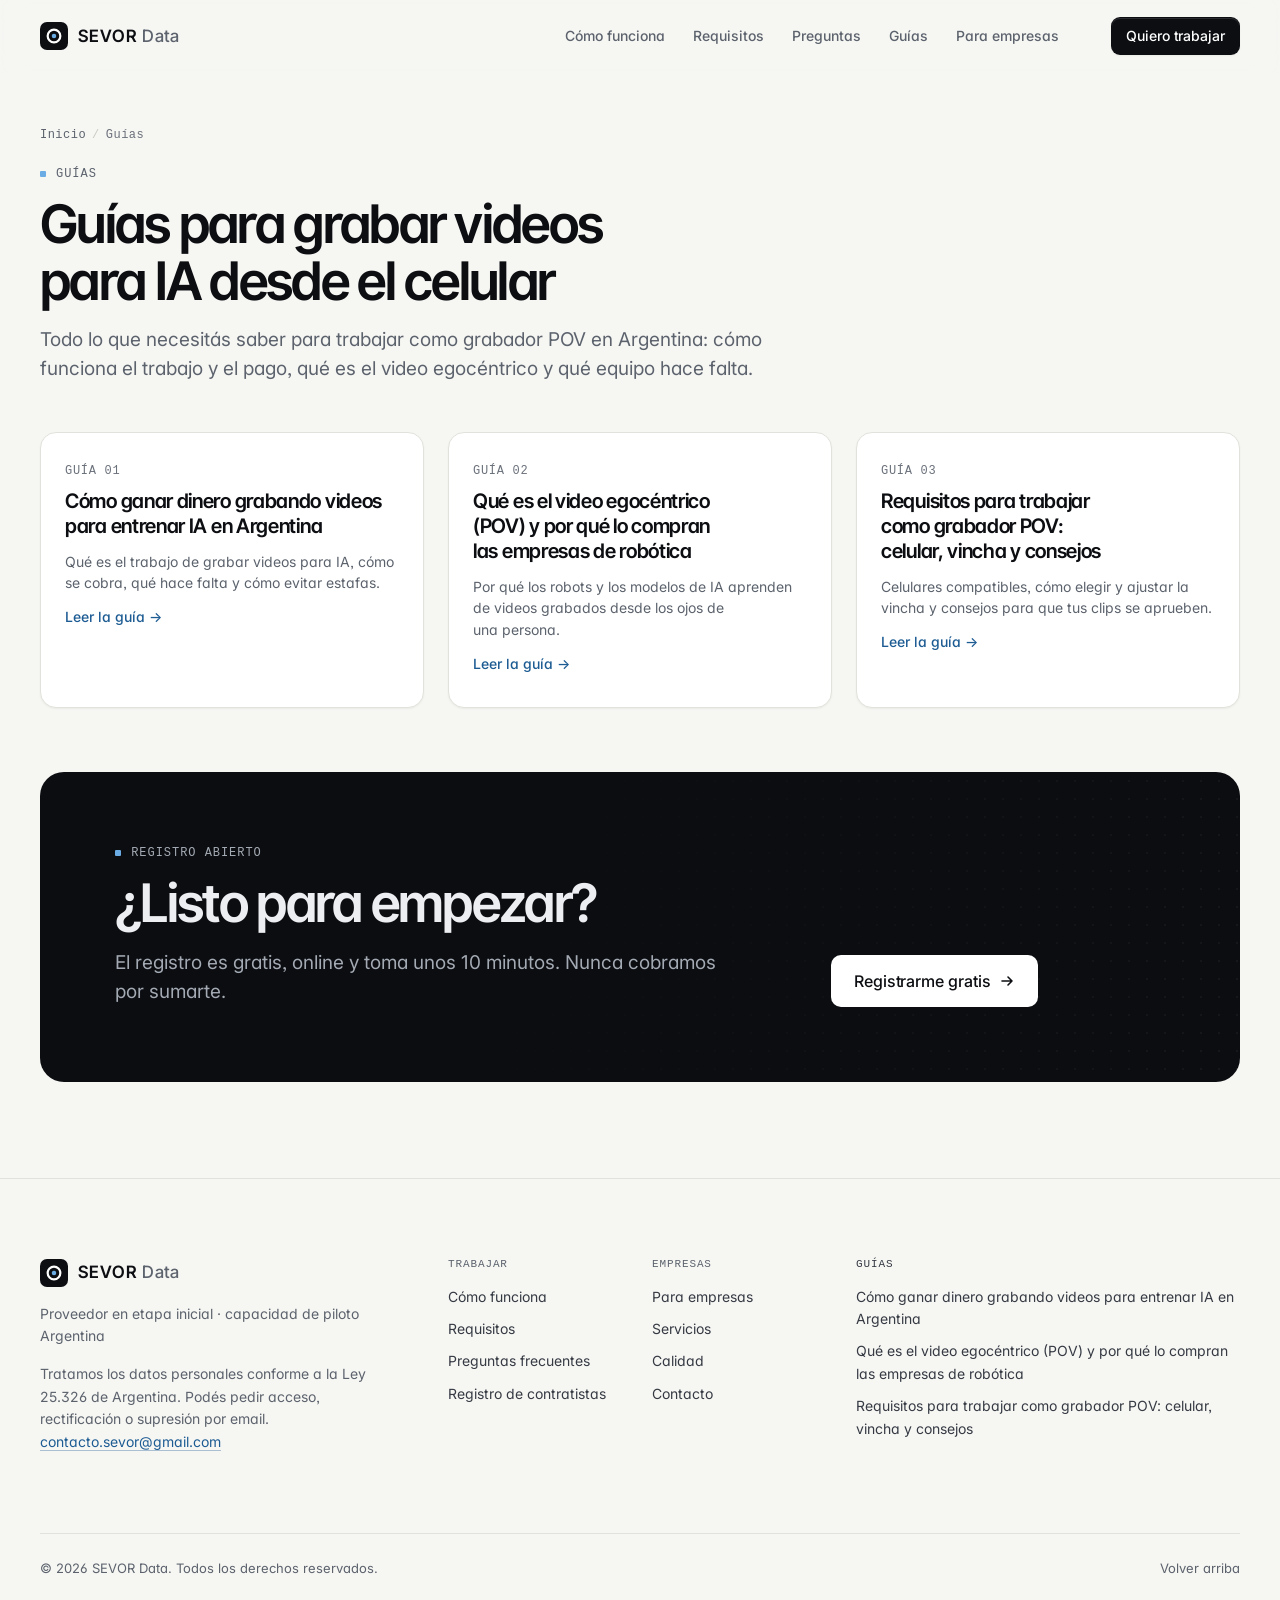
==== guias/index.html @ 69b5013c "SEO: worker-focused home (es-AR), Para empresas page, 3 guides under /guias/, FAQ + Organization JSO" ====
<!doctype html>
<html lang="es-AR">
<head>
  <meta charset="utf-8">
  <meta name="viewport" content="width=device-width, initial-scale=1, viewport-fit=cover">
  <title>Guías para grabar videos para IA desde el celular | SEVOR Data</title>
  <meta name="description" content="Guías en español para trabajar grabando video POV para inteligencia artificial en Argentina: cómo se gana, qué es el video egocéntrico y qué celular y vincha necesitás.">
  <meta name="robots" content="index, follow">
  <meta name="theme-color" content="#f6f6f3">
  <link rel="canonical" href="https://sevordata.dev.ar/guias/">
  <link rel="icon" href="/favicon.svg" type="image/svg+xml">
  <link rel="apple-touch-icon" href="/assets/img/apple-touch-icon.png">

  <meta property="og:type" content="website">
  <meta property="og:site_name" content="SEVOR Data">
  <meta property="og:locale" content="es_AR">
  <meta property="og:title" content="Guías para grabar videos para IA desde el celular | SEVOR Data">
  <meta property="og:description" content="Guías en español para trabajar grabando video POV para inteligencia artificial en Argentina: cómo se gana, qué es el video egocéntrico y qué celular y vincha necesitás.">
  <meta property="og:url" content="https://sevordata.dev.ar/guias/">
  <meta property="og:image" content="https://sevordata.dev.ar/assets/img/og-image.png">
  <meta property="og:image:width" content="1200">
  <meta property="og:image:height" content="630">
  <meta property="og:image:alt" content="SEVOR Data: video POV en primera persona para entrenar IA, desde Argentina">
  <meta name="twitter:card" content="summary_large_image">
  <meta name="twitter:title" content="Guías para grabar videos para IA desde el celular | SEVOR Data">
  <meta name="twitter:description" content="Guías en español para trabajar grabando video POV para inteligencia artificial en Argentina: cómo se gana, qué es el video egocéntrico y qué celular y vincha necesitás.">
  <meta name="twitter:image" content="https://sevordata.dev.ar/assets/img/og-image.png">

  <script>document.documentElement.classList.add("js");</script>
  <link rel="preconnect" href="https://fonts.googleapis.com">
  <link rel="preconnect" href="https://fonts.gstatic.com" crossorigin>
  <link rel="preload" as="style" href="https://fonts.googleapis.com/css2?family=Inter:wght@400;500;600&family=Inter+Tight:wght@500;600&family=Instrument+Serif:ital@0;1&display=swap" onload="this.onload=null;this.rel='stylesheet'">
  <noscript><link rel="stylesheet" href="https://fonts.googleapis.com/css2?family=Inter:wght@400;500;600&family=Inter+Tight:wght@500;600&family=Instrument+Serif:ital@0;1&display=swap"></noscript>
  <link rel="stylesheet" href="/assets/css/style.css">
  <script type="application/ld+json">
{
  "@context": "https://schema.org",
  "@graph": [
    {
      "@type": "Organization",
      "@id": "https://sevordata.dev.ar/#org",
      "name": "SEVOR Data",
      "url": "https://sevordata.dev.ar/",
      "logo": "https://sevordata.dev.ar/assets/img/logo-512.png",
      "email": "contacto.sevor@gmail.com",
      "description": "Equipo argentino que coordina contratistas independientes para grabar video egocéntrico (POV) de tareas del hogar y al aire libre, usado para entrenar modelos de inteligencia artificial y robótica.",
      "areaServed": {
        "@type": "Country",
        "name": "Argentina"
      },
      "knowsLanguage": [
        "es",
        "en",
        "pt"
      ],
      "contactPoint": {
        "@type": "ContactPoint",
        "contactType": "customer support",
        "email": "contacto.sevor@gmail.com",
        "availableLanguage": [
          "Spanish",
          "English",
          "Portuguese"
        ]
      }
    },
    {
      "@type": "WebSite",
      "@id": "https://sevordata.dev.ar/#website",
      "url": "https://sevordata.dev.ar/",
      "name": "SEVOR Data",
      "inLanguage": "es-AR",
      "publisher": {
        "@id": "https://sevordata.dev.ar/#org"
      }
    },
    {
      "@type": "CollectionPage",
      "@id": "https://sevordata.dev.ar/guias/#page",
      "url": "https://sevordata.dev.ar/guias/",
      "name": "Guías para grabar videos para IA",
      "inLanguage": "es-AR",
      "isPartOf": {
        "@id": "https://sevordata.dev.ar/#website"
      },
      "hasPart": [
        {
          "@type": "Article",
          "headline": "Cómo ganar dinero grabando videos para entrenar IA en Argentina",
          "url": "https://sevordata.dev.ar/guias/ganar-dinero-grabando-videos-para-ia.html"
        },
        {
          "@type": "Article",
          "headline": "Qué es el video egocéntrico (POV) y por qué lo compran las empresas de robótica",
          "url": "https://sevordata.dev.ar/guias/que-es-el-video-egocentrico-pov.html"
        },
        {
          "@type": "Article",
          "headline": "Requisitos para trabajar como grabador POV: celular, vincha y consejos",
          "url": "https://sevordata.dev.ar/guias/requisitos-grabador-pov-celular-vincha.html"
        }
      ]
    },
    {
      "@type": "BreadcrumbList",
      "itemListElement": [
        {
          "@type": "ListItem",
          "position": 1,
          "name": "Inicio",
          "item": "https://sevordata.dev.ar/"
        },
        {
          "@type": "ListItem",
          "position": 2,
          "name": "Guías",
          "item": "https://sevordata.dev.ar/guias/"
        }
      ]
    }
  ]
}
  </script>
  <script src="/assets/js/config.js" defer></script>
  <script src="/assets/js/main.js" defer></script>
</head>
<body id="top" data-page="guias">
  <a class="skip" href="#main">Saltar al contenido</a>

  <header class="site-header" data-header>
    <div class="container header-inner">
      <a class="brand" href="/" aria-label="SEVOR Data inicio"><svg class="brand-mark" viewBox="0 0 32 32" aria-hidden="true"><rect width="32" height="32" rx="8" fill="#0c0e12"/><circle cx="16" cy="16" r="7.25" fill="none" stroke="#fff" stroke-width="2.5"/><circle cx="16" cy="16" r="2.6" fill="#6cace4"/></svg><span class="brand-word">SEVOR<span>Data</span></span></a>
      <nav class="primary-nav" aria-label="Principal">
        <ul>
          <li><a href="/#como-funciona">Cómo funciona</a></li>
          <li><a href="/#requisitos">Requisitos</a></li>
          <li><a href="/#preguntas">Preguntas</a></li>
          <li><a href="/guias/">Guías</a></li>
          <li><a href="/para-empresas.html">Para empresas</a></li>
        </ul>
      </nav>
      <div class="header-actions">
        
        <a class="btn btn-primary btn-sm header-cta" href="/registro.html">Quiero trabajar</a>
        <button class="menu-toggle" type="button" aria-expanded="false" aria-controls="mobile-menu" aria-label="Menú"><span></span></button>
      </div>
    </div>
    <div class="mobile-menu" id="mobile-menu" hidden>
      <div class="container">
        <nav aria-label="Móvil"><ul>
          <li><a href="/#como-funciona">Cómo funciona</a></li>
          <li><a href="/#requisitos">Requisitos</a></li>
          <li><a href="/#preguntas">Preguntas</a></li>
          <li><a href="/guias/">Guías</a></li>
          <li><a href="/para-empresas.html">Para empresas</a></li>
        </ul></nav>
        <div class="cta-row">
          <a class="btn btn-primary" href="/registro.html">Quiero trabajar</a>
          <a class="btn btn-secondary" href="/para-empresas.html">Para empresas</a>
        </div>
      </div>
    </div>
  </header>

  <main id="main" class="article-page">
    <div class="container">
      <nav class="crumbs" aria-label="Ruta"><ol><li><a href="/">Inicio</a></li><li aria-current="page">Guías</li></ol></nav>
      <header class="article-head">
        <p class="eyebrow">Guías</p>
        <h1>Guías para grabar videos para IA desde el celular</h1>
        <p class="lead">Todo lo que necesitás saber para trabajar como grabador POV en Argentina: cómo funciona el trabajo y el pago, qué es el video egocéntrico y qué equipo hace falta.</p>
      </header>
      <ul class="guide-cards" role="list">
          <li><a href="/guias/ganar-dinero-grabando-videos-para-ia.html"><span class="num">GUÍA 01</span><h2 style="font-size:var(--fs-lg);line-height:1.25;letter-spacing:-.015em">Cómo ganar dinero grabando videos para entrenar IA en Argentina</h2><p>Qué es el trabajo de grabar videos para IA, cómo se cobra, qué hace falta y cómo evitar estafas.</p><span class="more">Leer la guía →</span></a></li>
          <li><a href="/guias/que-es-el-video-egocentrico-pov.html"><span class="num">GUÍA 02</span><h2 style="font-size:var(--fs-lg);line-height:1.25;letter-spacing:-.015em">Qué es el video egocéntrico (POV) y por qué lo compran las empresas de robótica</h2><p>Por qué los robots y los modelos de IA aprenden de videos grabados desde los ojos de una persona.</p><span class="more">Leer la guía →</span></a></li>
          <li><a href="/guias/requisitos-grabador-pov-celular-vincha.html"><span class="num">GUÍA 03</span><h2 style="font-size:var(--fs-lg);line-height:1.25;letter-spacing:-.015em">Requisitos para trabajar como grabador POV: celular, vincha y consejos</h2><p>Celulares compatibles, cómo elegir y ajustar la vincha y consejos para que tus clips se aprueben.</p><span class="more">Leer la guía →</span></a></li>
      </ul>
      <div class="article-cta">
          <div class="cta-band">
            <div class="grid-12">
              <div class="cta-copy">
                <p class="eyebrow" style="color:var(--night-muted)">Registro abierto</p>
                <h2>¿Listo para empezar?</h2>
                <p class="lead" style="color:var(--night-muted)">El registro es gratis, online y toma unos 10 minutos. Nunca cobramos por sumarte.</p>
              </div>
              <div class="cta-side on-night">
                <div class="cta-row">
                  <a class="btn btn-primary btn-lg" href="/registro.html">Registrarme gratis<svg class="arrow" viewBox="0 0 16 16" fill="none" stroke="currentColor" stroke-width="1.6" stroke-linecap="round" stroke-linejoin="round" aria-hidden="true"><path d="M3 8h10M9 4l4 4-4 4"/></svg></a>
                </div>
              </div>
            </div>
          </div>
        </div>
    </div>
  </main>

  <footer class="site-footer">
    <div class="container">
      <div class="grid-12 foot-grid">
        <div class="foot-brand">
          <a class="brand" href="/" aria-label="SEVOR Data inicio"><svg class="brand-mark" viewBox="0 0 32 32" aria-hidden="true"><rect width="32" height="32" rx="8" fill="#0c0e12"/><circle cx="16" cy="16" r="7.25" fill="none" stroke="#fff" stroke-width="2.5"/><circle cx="16" cy="16" r="2.6" fill="#6cace4"/></svg><span class="brand-word">SEVOR<span>Data</span></span></a>
          <p><span>Proveedor en etapa inicial · capacidad de piloto</span><br><span>Argentina</span></p>
          <p><span>Tratamos los datos personales conforme a la Ley 25.326 de Argentina. Podés pedir acceso, rectificación o supresión por email.</span><br><a class="link" href="mailto:contacto.sevor@gmail.com" data-email-text>contacto.sevor@gmail.com</a></p>
        </div>
        <nav class="foot-col" aria-labelledby="f-work">
          <h2 id="f-work">Trabajar</h2>
          <ul>
            <li><a href="/#como-funciona">Cómo funciona</a></li>
            <li><a href="/#requisitos">Requisitos</a></li>
            <li><a href="/#preguntas">Preguntas frecuentes</a></li>
            <li><a href="/registro.html">Registro de contratistas</a></li>
          </ul>
        </nav>
        <nav class="foot-col" aria-labelledby="f-biz">
          <h2 id="f-biz">Empresas</h2>
          <ul>
            <li><a href="/para-empresas.html">Para empresas</a></li>
            <li><a href="/para-empresas.html#servicios">Servicios</a></li>
            <li><a href="/para-empresas.html#calidad">Calidad</a></li>
            <li><a href="/para-empresas.html#contacto">Contacto</a></li>
          </ul>
        </nav>
        <nav class="foot-col is-wide" aria-labelledby="f-guides">
          <h2 id="f-guides"><a href="/guias/">Guías</a></h2>
          <ul lang="es-AR">
            <li><a href="/guias/ganar-dinero-grabando-videos-para-ia.html">Cómo ganar dinero grabando videos para entrenar IA en Argentina</a></li>
            <li><a href="/guias/que-es-el-video-egocentrico-pov.html">Qué es el video egocéntrico (POV) y por qué lo compran las empresas de robótica</a></li>
            <li><a href="/guias/requisitos-grabador-pov-celular-vincha.html">Requisitos para trabajar como grabador POV: celular, vincha y consejos</a></li>
          </ul>
        </nav>
      </div>
      <div class="foot-bottom">
        <span>© <span id="year">2026</span> SEVOR Data. <span>Todos los derechos reservados.</span></span>
        <a class="to-top" href="#top">Volver arriba</a>
      </div>
    </div>
  </footer>
</body>
</html>
---- assets/css/style.css ----
/* ==========================================================================
   SEVOR Data — design system & site styles
   1. Tokens   2. Base   3. Layout   4. Type   5. Components
   6. Header   7. Sections (index)   8. Registration   9. Utility/motion
   ========================================================================== */

/* 1. TOKENS -------------------------------------------------------------- */
:root {
  /* Neutrals (warm paper + cool ink) */
  --paper: #f6f6f3;
  --paper-2: #efefea;
  --surface: #ffffff;
  --ink: #0c0e12;
  --ink-2: #353a43;      /* body copy on paper: 11:1 */
  --ink-3: #5c636d;      /* secondary copy on paper: 5.8:1 */
  --ink-4: #6b717b;      /* tertiary text / mono labels: 4.5:1 on paper */
  --line: #e2e2dc;
  --line-strong: #cbcbc3;

  /* Night (dark bands) */
  --night: #0b0d11;
  --night-2: #13161c;
  --night-3: #1c2028;
  --night-line: rgba(255, 255, 255, .10);
  --night-text: #eceef1;
  --night-muted: #a4aab3;  /* 8.3:1 on --night */

  /* One accent: Argentine celeste */
  --celeste: #6cace4;      /* fills / on dark */
  --celeste-ink: #1d5c93;  /* text & links on paper: 6.6:1 */
  --celeste-wash: #e6f0fa;

  /* Status */
  --danger: #b42318;
  --danger-wash: #fdf1f0;
  --ok: #17663f;
  --ok-wash: #ecf6f0;
  --warn-wash: #fbf6e9;
  --warn-line: #ead9a8;

  /* Type */
  --font-sans: "Inter", ui-sans-serif, system-ui, -apple-system, "Segoe UI", Roboto, Arial, sans-serif;
  --font-display: "Inter Tight", "Inter", ui-sans-serif, system-ui, -apple-system, "Segoe UI", Arial, sans-serif;
  --font-serif: "Instrument Serif", "Iowan Old Style", Georgia, "Times New Roman", serif;
  --font-mono: ui-monospace, "SF Mono", SFMono-Regular, Menlo, Consolas, "Liberation Mono", monospace;

  --fs-xs: .75rem;      /* 12 */
  --fs-sm: .875rem;     /* 14 */
  --fs-base: 1rem;      /* 16 */
  --fs-md: 1.125rem;    /* 18 */
  --fs-lg: 1.25rem;     /* 20 */
  --fs-xl: 1.5rem;      /* 24 */
  --fs-2xl: clamp(1.75rem, 1.35rem + 1.2vw, 2.25rem);
  --fs-3xl: clamp(2.125rem, 1.4rem + 2.4vw, 3.375rem);
  --fs-display: clamp(2.5rem, 1.4rem + 4.1vw, 4.5rem);

  /* 8px spacing scale */
  --sp-0: .25rem;  /* 4 */
  --sp-1: .5rem;   /* 8 */
  --sp-2: 1rem;    /* 16 */
  --sp-3: 1.5rem;  /* 24 */
  --sp-4: 2rem;    /* 32 */
  --sp-5: 2.5rem;  /* 40 */
  --sp-6: 3rem;    /* 48 */
  --sp-8: 4rem;    /* 64 */
  --sp-10: 5rem;   /* 80 */
  --sp-12: 6rem;   /* 96 */
  --sp-16: 8rem;   /* 128 */
  --section-y: clamp(4.5rem, 3rem + 6vw, 8.5rem);

  /* Grid */
  --container: 1200px;
  --gutter: clamp(1rem, .6rem + 1.4vw, 1.5rem);
  --page-x: clamp(1.25rem, .5rem + 3vw, 2.5rem);

  /* Shape */
  --r-xs: 4px;
  --r-sm: 6px;
  --r-md: 10px;
  --r-lg: 16px;
  --r-xl: 24px;
  --r-pill: 999px;
  --hairline: 1px solid var(--line);

  --sh-1: 0 1px 2px rgba(12, 14, 18, .05);
  --sh-2: 0 1px 2px rgba(12, 14, 18, .05), 0 6px 20px -10px rgba(12, 14, 18, .18);
  --sh-3: 0 2px 4px rgba(12, 14, 18, .04), 0 24px 48px -24px rgba(12, 14, 18, .28);
  --focus: 0 0 0 3px var(--paper), 0 0 0 5px var(--celeste-ink);

  /* Motion */
  --ease-out: cubic-bezier(.2, .8, .2, 1);
  --ease-in-out: cubic-bezier(.65, 0, .35, 1);
  --dur-1: 120ms;
  --dur-2: 200ms;
  --dur-3: 360ms;
  --dur-4: 720ms;

  --header-h: 72px;
  --header-h-sm: 60px;
}

/* 2. BASE ---------------------------------------------------------------- */
*, *::before, *::after { box-sizing: border-box; }
html { -webkit-text-size-adjust: 100%; text-size-adjust: 100%; scroll-behavior: smooth; scroll-padding-top: calc(var(--header-h-sm) + var(--sp-2)); }
body {
  margin: 0;
  background: var(--paper);
  color: var(--ink-2);
  font: 400 var(--fs-base)/1.6 var(--font-sans);
  font-feature-settings: "cv11", "ss01", "ss03";
  -webkit-font-smoothing: antialiased;
  -moz-osx-font-smoothing: grayscale;
  text-rendering: optimizeLegibility;
  overflow-x: hidden;
}
img, svg, video, canvas, picture { display: block; max-width: 100%; }
img { height: auto; }
a { color: inherit; text-decoration: none; }
button, input, select, textarea { font: inherit; color: inherit; }
button { cursor: pointer; }
p, h1, h2, h3, h4, ul, ol, dl, dd, figure { margin: 0; }
:where(ul, ol)[role="list"] { list-style: none; padding: 0; }
:focus-visible { outline: none; box-shadow: var(--focus); border-radius: var(--r-xs); }
::selection { background: var(--celeste); color: var(--ink); }
[hidden] { display: none !important; }

.skip {
  position: absolute; left: var(--sp-2); top: -100px; z-index: 100;
  background: var(--ink); color: #fff; padding: var(--sp-1) var(--sp-2); border-radius: var(--r-sm);
  font-size: var(--fs-sm); font-weight: 500;
}
.skip:focus { top: var(--sp-2); }
.visually-hidden, .hp {
  position: absolute !important; width: 1px; height: 1px; padding: 0; margin: -1px;
  overflow: hidden; clip: rect(0 0 0 0); white-space: nowrap; border: 0;
}

/* 3. LAYOUT -------------------------------------------------------------- */
.container { width: 100%; max-width: calc(var(--container) + 2 * var(--page-x)); margin-inline: auto; padding-inline: var(--page-x); }
.grid-12 { display: grid; grid-template-columns: repeat(12, minmax(0, 1fr)); column-gap: var(--gutter); }
.section { padding-block: var(--section-y); position: relative; }
.section + .section.is-flush { padding-top: 0; }
.section--white { background: var(--surface); border-block: var(--hairline); }
.section--night { background: var(--night); color: var(--night-muted); }

/* 4. TYPE ---------------------------------------------------------------- */
h1, h2, h3, h4 { font-family: var(--font-display); color: var(--ink); font-weight: 600; text-wrap: balance; }
h1 { font-size: var(--fs-display); line-height: 1.02; letter-spacing: -.038em; }
h2 { font-size: var(--fs-3xl); line-height: 1.06; letter-spacing: -.032em; }
h3 { font-size: var(--fs-xl); line-height: 1.2; letter-spacing: -.018em; }
h4 { font-size: var(--fs-md); line-height: 1.35; letter-spacing: -.01em; }
p { text-wrap: pretty; }
.serif, h1 em, h2 em, .em-host em {
  font-family: var(--font-serif); font-style: italic; font-weight: 400;
  letter-spacing: -.012em; font-size: 1.08em; line-height: 0; /* keep line box stable */
}
.section--night h2, .section--night h3 { color: var(--night-text); }
.section--night h2 em { color: var(--celeste); }

.lead { font-size: var(--fs-md); line-height: 1.55; color: var(--ink-3); max-width: 38em; }
@media (min-width: 1024px) { .lead { font-size: 1.1875rem; } }
.section--night .lead { color: var(--night-muted); }

.eyebrow {
  display: inline-flex; align-items: center; gap: .625rem;
  font: 500 var(--fs-xs)/1 var(--font-mono); letter-spacing: .08em; text-transform: uppercase; color: var(--ink-3);
}
.eyebrow::before { content: ""; width: 6px; height: 6px; background: var(--celeste); border-radius: 1px; flex: none; }
.section--night .eyebrow { color: var(--night-muted); }
.mono { font-family: var(--font-mono); font-size: var(--fs-xs); letter-spacing: .04em; }
.muted { color: var(--ink-3); }
.small { font-size: var(--fs-sm); line-height: 1.55; }
.link { color: var(--celeste-ink); text-decoration: underline; text-decoration-thickness: 1px; text-underline-offset: 3px; text-decoration-color: color-mix(in srgb, currentColor 35%, transparent); transition: text-decoration-color var(--dur-2); }
.link:hover { text-decoration-color: currentColor; }

.section-head { display: grid; gap: var(--sp-2); margin-bottom: var(--sp-8); max-width: 46rem; }
.section-head h2 { margin-top: var(--sp-0); }
@media (min-width: 1024px) {
  .section-head.is-split { max-width: none; grid-template-columns: repeat(12, minmax(0, 1fr)); column-gap: var(--gutter); align-items: end; }
  .section-head.is-split > .head-main { grid-column: 1 / span 7; display: grid; gap: var(--sp-2); }
  .section-head.is-split > .lead { grid-column: 9 / span 4; }
}

/* 5. COMPONENTS ---------------------------------------------------------- */
/* Buttons */
.btn {
  --btn-h: 46px;
  display: inline-flex; align-items: center; justify-content: center; gap: .5rem;
  height: var(--btn-h); padding: 0 1.125rem; border-radius: var(--r-md);
  font: 500 .9375rem/1 var(--font-sans); letter-spacing: -.005em; white-space: nowrap;
  border: 1px solid transparent; cursor: pointer; user-select: none;
  transition: background-color var(--dur-2) var(--ease-out), border-color var(--dur-2) var(--ease-out),
              color var(--dur-2) var(--ease-out), box-shadow var(--dur-2) var(--ease-out), transform var(--dur-2) var(--ease-out);
}
.btn:active { transform: translateY(1px); }
.btn[disabled] { opacity: .55; cursor: not-allowed; transform: none; }
.btn-sm { --btn-h: 38px; padding: 0 .875rem; font-size: var(--fs-sm); border-radius: 9px; }
.btn-lg { --btn-h: 52px; padding: 0 1.375rem; font-size: 1rem; }
.btn-primary { background: var(--ink); color: #fff; box-shadow: inset 0 1px 0 rgba(255, 255, 255, .12), var(--sh-1); }
.btn-primary:hover { background: #262a33; }
.btn-secondary { background: var(--surface); color: var(--ink); border-color: var(--line-strong); box-shadow: var(--sh-1); }
.btn-secondary:hover { border-color: var(--ink-4); background: #fbfbf9; }
.btn-quiet { background: transparent; color: var(--ink-2); }
.btn-quiet:hover { background: rgba(12, 14, 18, .05); color: var(--ink); }
.btn .arrow { width: 16px; height: 16px; flex: none; transition: transform var(--dur-2) var(--ease-out); }
.btn:hover .arrow { transform: translateX(2px); }
.on-night .btn-primary, .section--night .btn-primary { background: #fff; color: var(--ink); box-shadow: none; }
.on-night .btn-primary:hover, .section--night .btn-primary:hover { background: #dfe3e8; }
.on-night .btn-secondary, .section--night .btn-secondary { background: transparent; color: var(--night-text); border-color: rgba(255, 255, 255, .22); box-shadow: none; }
.on-night .btn-secondary:hover, .section--night .btn-secondary:hover { border-color: rgba(255, 255, 255, .5); background: rgba(255, 255, 255, .04); }
.section--night :focus-visible { box-shadow: 0 0 0 3px var(--night), 0 0 0 5px var(--celeste); }
.cta-row { display: flex; flex-wrap: wrap; gap: .75rem; align-items: center; }

/* Pills & tags */
.pill {
  display: inline-flex; align-items: center; gap: .5rem; height: 30px; padding: 0 .75rem 0 .625rem;
  border: var(--hairline); border-radius: var(--r-pill); background: var(--surface);
  font-size: var(--fs-sm); font-weight: 500; color: var(--ink-2); box-shadow: var(--sh-1);
}
.pill .dot { width: 7px; height: 7px; border-radius: 50%; background: var(--ok); box-shadow: 0 0 0 3px var(--ok-wash); }

/* Tick list */
.ticks { list-style: none; padding: 0; display: grid; gap: .75rem; }
.ticks li { position: relative; padding-left: 1.75rem; line-height: 1.5; }
.ticks li::before {
  content: ""; position: absolute; left: 0; top: .2em; width: 1.125rem; height: 1.125rem; border-radius: 50%;
  background: var(--celeste-wash) url("data:image/svg+xml,%3Csvg xmlns='http://www.w3.org/2000/svg' viewBox='0 0 16 16' fill='none' stroke='%231d5c93' stroke-width='2' stroke-linecap='round' stroke-linejoin='round'%3E%3Cpath d='m4.5 8.2 2.3 2.3 4.7-5'/%3E%3C/svg%3E") center/12px no-repeat;
}
.ticks.is-ruled { gap: 0; }
.ticks.is-ruled li { padding-block: .875rem; border-top: var(--hairline); padding-left: 2rem; }
.ticks.is-ruled li::before { top: calc(.875rem + .2em); }
.ticks.is-ruled li:last-child { border-bottom: var(--hairline); }

/* Callouts */
.callout {
  display: flex; gap: .75rem; align-items: flex-start; padding: .875rem 1rem; border-radius: var(--r-md);
  border: 1px solid var(--line); background: var(--surface); font-size: var(--fs-sm); line-height: 1.5; color: var(--ink-2);
}
.callout svg { width: 18px; height: 18px; flex: none; margin-top: 1px; color: var(--ink-3); }
.callout.is-warn { background: var(--warn-wash); border-color: var(--warn-line); color: #4a3a0c; }
.callout.is-warn svg { color: #8a6514; }
.callout.is-info { background: var(--celeste-wash); border-color: #c8dcf0; color: #183f62; }
.callout.is-info svg { color: var(--celeste-ink); }

/* Media frames */
.media { position: relative; overflow: hidden; border-radius: var(--r-lg); background: var(--paper-2); isolation: isolate; }
.media picture { width: 100%; height: 100%; }
.media img { width: 100%; height: 100%; object-fit: cover; }
.media::after { content: ""; position: absolute; inset: 0; border-radius: inherit; box-shadow: inset 0 0 0 1px rgba(12, 14, 18, .08); pointer-events: none; }
.media-tag {
  position: absolute; left: var(--sp-2); top: var(--sp-2); z-index: 1;
  display: inline-flex; align-items: center; gap: .5rem; height: 28px; padding: 0 .625rem; border-radius: var(--r-sm);
  background: rgba(12, 14, 18, .62); color: #fff; backdrop-filter: blur(8px); -webkit-backdrop-filter: blur(8px);
  font: 500 11px/1 var(--font-mono); letter-spacing: .08em; text-transform: uppercase;
}
.media-tag .rec { width: 7px; height: 7px; border-radius: 50%; background: #ff5a4e; }
.figcap { margin-top: .875rem; display: flex; gap: .75rem; align-items: baseline; font-size: var(--fs-sm); color: var(--ink-3); }
.figcap .mono { color: var(--ink-4); flex: none; }

/* 6. HEADER -------------------------------------------------------------- */
.site-header {
  position: sticky; top: 0; z-index: 50;
  background: rgba(246, 246, 243, .72);
  backdrop-filter: saturate(1.6) blur(14px); -webkit-backdrop-filter: saturate(1.6) blur(14px);
  border-bottom: 1px solid transparent;
  transition: border-color var(--dur-3) var(--ease-out), background-color var(--dur-3) var(--ease-out);
}
.site-header.is-condensed { border-bottom-color: var(--line); background: rgba(246, 246, 243, .86); }
.header-inner { display: flex; align-items: center; gap: var(--sp-4); height: var(--header-h); transition: height var(--dur-3) var(--ease-out); }
.site-header.is-condensed .header-inner { height: var(--header-h-sm); }

.brand { display: inline-flex; align-items: center; gap: .625rem; color: var(--ink); flex: none; }
.brand-mark { width: 28px; height: 28px; flex: none; }
.brand-word { font: 600 1.0625rem/1 var(--font-display); letter-spacing: .06em; }
.brand-word span { font-weight: 500; color: var(--ink-3); letter-spacing: .02em; margin-left: .3em; }

.primary-nav { margin-left: auto; }
.primary-nav ul { display: flex; gap: .25rem; list-style: none; padding: 0; }
.primary-nav a {
  display: inline-flex; align-items: center; height: 36px; padding: 0 .75rem; border-radius: var(--r-sm);
  font-size: var(--fs-sm); font-weight: 500; color: var(--ink-3); transition: color var(--dur-2), background-color var(--dur-2);
}
.primary-nav a:hover, .primary-nav a[aria-current="true"] { color: var(--ink); background: rgba(12, 14, 18, .045); }
.header-actions { display: flex; align-items: center; gap: .5rem; margin-left: auto; }
.primary-nav + .header-actions { margin-left: var(--sp-1); }

/* Language selector */
.lang { position: relative; }
.lang-btn {
  display: inline-flex; align-items: center; gap: .5rem; height: 38px; padding: 0 .625rem 0 .5rem;
  border: 1px solid transparent; border-radius: 9px; background: transparent; color: var(--ink-2);
  font-size: var(--fs-sm); font-weight: 500; transition: background-color var(--dur-2), border-color var(--dur-2);
}
.lang-btn:hover, .lang.open .lang-btn { background: rgba(12, 14, 18, .045); }
.lang-btn .chev { width: 14px; height: 14px; color: var(--ink-3); transition: transform var(--dur-2) var(--ease-out); }
.lang.open .lang-btn .chev { transform: rotate(180deg); }
.flag { width: 20px; height: 14px; border-radius: 2.5px; overflow: hidden; flex: none; box-shadow: 0 0 0 1px rgba(12, 14, 18, .14); }
.flag svg { width: 100%; height: 100%; }
.lang-code { font-family: var(--font-mono); font-size: 12px; letter-spacing: .06em; }
.lang-menu {
  position: absolute; right: 0; top: calc(100% + 8px); min-width: 216px; padding: 6px; z-index: 60;
  background: var(--surface); border: var(--hairline); border-radius: var(--r-md); box-shadow: var(--sh-3);
  opacity: 0; visibility: hidden; transform: translateY(-4px) scale(.98); transform-origin: top right;
  transition: opacity var(--dur-2) var(--ease-out), transform var(--dur-2) var(--ease-out), visibility 0s linear var(--dur-2);
}
.lang.open .lang-menu { opacity: 1; visibility: visible; transform: none; transition-delay: 0s; }
.lang-menu button {
  display: flex; align-items: center; gap: .75rem; width: 100%; height: 38px; padding: 0 .625rem;
  border: 0; border-radius: var(--r-sm); background: transparent; text-align: left; font-size: var(--fs-sm); color: var(--ink-2);
}
.lang-menu button:hover, .lang-menu button:focus-visible { background: var(--paper); color: var(--ink); box-shadow: none; }
.lang-menu .lang-name { flex: 1; font-weight: 500; }
.lang-menu .lang-code { color: var(--ink-4); }
.lang-menu .check { width: 16px; height: 16px; color: var(--celeste-ink); opacity: 0; }
.lang-menu [aria-checked="true"] .check { opacity: 1; }
.lang-menu [aria-checked="true"] .lang-name { color: var(--ink); }

/* Mobile menu */
.menu-toggle {
  display: none; width: 40px; height: 40px; border: 1px solid var(--line-strong); border-radius: 9px; background: var(--surface);
  align-items: center; justify-content: center; padding: 0;
}
.menu-toggle span { position: relative; display: block; width: 16px; height: 1.5px; background: var(--ink); transition: background-color var(--dur-2); }
.menu-toggle span::before, .menu-toggle span::after {
  content: ""; position: absolute; left: 0; width: 16px; height: 1.5px; background: var(--ink); transition: transform var(--dur-3) var(--ease-out);
}
.menu-toggle span::before { transform: translateY(-5px); }
.menu-toggle span::after { transform: translateY(5px); }
.menu-toggle[aria-expanded="true"] span { background: transparent; }
.menu-toggle[aria-expanded="true"] span::before { transform: rotate(45deg); }
.menu-toggle[aria-expanded="true"] span::after { transform: rotate(-45deg); }
.mobile-menu { border-top: var(--hairline); background: var(--paper); height: calc(100vh - var(--header-h)); height: calc(100dvh - var(--header-h)); overflow-y: auto; overscroll-behavior: contain; }
.mobile-menu nav ul { list-style: none; padding: var(--sp-1) 0; }
.mobile-menu nav a {
  display: flex; justify-content: space-between; align-items: center; padding: 1rem 0; border-bottom: var(--hairline);
  font: 500 1.125rem/1.2 var(--font-display); letter-spacing: -.01em; color: var(--ink);
}
.mobile-menu nav a::after { content: "→"; color: var(--ink-4); font-family: var(--font-sans); }
.mobile-menu .cta-row { padding: var(--sp-3) 0 var(--sp-4); }
.mobile-menu .cta-row .btn { flex: 1; }

@media (max-width: 1023px) {
  .primary-nav, .header-cta { display: none; }
  .menu-toggle { display: inline-flex; }
}
@media (min-width: 1024px) { .mobile-menu { display: none !important; } }
@media (max-width: 420px) { .brand-word span { display: none; } }

/* 7. INDEX SECTIONS ------------------------------------------------------ */
/* Hero */
.hero { position: relative; padding-top: clamp(2.5rem, 1rem + 5vw, 5.5rem); padding-bottom: var(--sp-4); overflow: hidden; }
.hero-grid { align-items: center; row-gap: var(--sp-4); }
.hero-copy { grid-column: 1 / span 7; grid-row: 1; position: relative; z-index: 2; display: grid; gap: var(--sp-3); align-content: start; }
.hero-copy h1 { margin-top: var(--sp-1); max-width: 12.5em; }
.hero-copy h1 em { color: var(--celeste-ink); }
.hero-copy .lead { max-width: 33em; }
.hero-copy .cta-row { margin-top: var(--sp-1); }
.hero-meta { display: flex; flex-wrap: wrap; gap: .25rem 1.25rem; list-style: none; padding: 0; margin-top: var(--sp-2); }
.hero-meta li { display: inline-flex; align-items: center; gap: .5rem; font: 500 12px/1.8 var(--font-mono); letter-spacing: .05em; text-transform: uppercase; color: var(--ink-3); }
.hero-meta li + li::before { content: ""; width: 3px; height: 3px; border-radius: 50%; background: var(--ink-4); margin-right: .75rem; }
@media (max-width: 599px) { .hero-meta { gap: .25rem 1rem; } .hero-meta li::before, .hero-meta li + li::before { content: ""; display: inline-block; width: 5px; height: 5px; border-radius: 1px; background: var(--ink-4); margin-right: .125rem; } }

.hero-visual { grid-column: 7 / span 6; grid-row: 1; position: relative; aspect-ratio: 1 / 1; min-height: 320px; margin-right: calc(var(--page-x) * -.5); }
.hero-visual canvas { position: absolute; inset: 0; width: 100%; height: 100%; opacity: 0; transition: opacity 1.2s var(--ease-out); }
.hero.webgl-ready .hero-visual canvas { opacity: 1; }
.hero-visual .globe-fallback { position: absolute; inset: 6%; width: 88%; height: 88%; transition: opacity .6s var(--ease-out); }
.hero.webgl-ready .globe-fallback { opacity: 0; }
.globe-label {
  position: absolute; right: 6%; bottom: 9%; z-index: 2; display: grid; gap: 2px; padding: .5rem .75rem;
  background: rgba(255, 255, 255, .8); border: var(--hairline); border-radius: var(--r-sm); box-shadow: var(--sh-1);
  backdrop-filter: blur(6px); -webkit-backdrop-filter: blur(6px);
  font: 500 11px/1.45 var(--font-mono); letter-spacing: .06em; color: var(--ink-2); text-transform: uppercase;
}
.globe-label b { font-weight: 600; color: var(--ink); display: flex; align-items: center; gap: .5rem; }
.globe-label b::before { content: ""; width: 6px; height: 6px; border-radius: 50%; background: var(--celeste-ink); box-shadow: 0 0 0 3px var(--celeste-wash); }
.globe-label span { color: var(--ink-3); }

.hero-media { margin-top: clamp(2.5rem, 1rem + 4vw, 4.5rem); }
.hero-media .media { aspect-ratio: 21 / 9; border-radius: var(--r-xl); box-shadow: var(--sh-3); }
.hero-media .media img { object-position: 50% 58%; }

@media (max-width: 1023px) {
  .hero-copy { grid-column: 1 / -1; grid-row: auto; }
  .hero-visual { grid-column: 1 / -1; grid-row: auto; order: 2; width: min(100%, 560px); margin: calc(var(--sp-4) * -1) auto 0; }
  .hero-media .media { aspect-ratio: 4 / 3; border-radius: var(--r-lg); }
}
@media (max-width: 599px) {
  .hero-visual { min-height: 0; aspect-ratio: 1 / .92; margin-top: calc(var(--sp-3) * -1); }
  .globe-label { right: 0; bottom: 4%; }
  .hero-copy .cta-row .btn { flex: 1 1 auto; }
}

/* Capabilities index band */
.capabilities { padding-block: var(--sp-10) var(--sp-8); }
.cap-head { grid-column: 1 / span 5; }
.cap-statement { font: 500 var(--fs-2xl)/1.2 var(--font-display); letter-spacing: -.022em; color: var(--ink); margin-top: var(--sp-2); text-wrap: balance; }
.cap-list { list-style: none; padding: 0; margin-top: var(--sp-8); display: grid; grid-template-columns: repeat(4, minmax(0, 1fr)); border-top: 1px solid var(--ink); }
.cap-list li { border-right: var(--hairline); }
.cap-list li:last-child { border-right: 0; }
.cap-list a { display: grid; gap: .625rem; align-content: start; height: 100%; padding: var(--sp-3) var(--sp-3) var(--sp-4) 0; transition: background-color var(--dur-2); }
.cap-list li + li a { padding-left: var(--sp-3); }
.cap-list .num { font: 500 12px/1 var(--font-mono); color: var(--ink-4); letter-spacing: .06em; }
.cap-list h3 { font-size: var(--fs-md); letter-spacing: -.012em; display: flex; justify-content: space-between; gap: .5rem; }
.cap-list h3 .go { color: var(--ink-4); transition: transform var(--dur-2) var(--ease-out), color var(--dur-2); font-family: var(--font-sans); }
.cap-list a:hover h3 .go { transform: translate(2px, -2px); color: var(--ink); }
.cap-list p { font-size: var(--fs-sm); color: var(--ink-3); line-height: 1.55; }
@media (max-width: 1023px) {
  .cap-head { grid-column: 1 / -1; }
  .cap-list { grid-template-columns: repeat(2, minmax(0, 1fr)); }
  .cap-list li:nth-child(2) { border-right: 0; }
  .cap-list li:nth-child(n+3) { border-top: var(--hairline); }
  .cap-list li:nth-child(3) a { padding-left: 0; }
}
@media (max-width: 599px) {
  .cap-list { grid-template-columns: 1fr; }
  .cap-list li { border-right: 0; }
  .cap-list li + li { border-top: var(--hairline); }
  .cap-list li + li a { padding-left: 0; }
  .cap-list a { padding: var(--sp-3) 0; }
}

/* Feature rows */
.feature { align-items: center; row-gap: var(--sp-4); }
.feature + .feature { margin-top: clamp(4rem, 2rem + 6vw, 7.5rem); }
.feature-media { grid-column: 1 / span 7; }
.feature-body { grid-column: 9 / span 4; display: grid; gap: var(--sp-2); }
.feature.is-reversed .feature-media { grid-column: 6 / span 7; order: 2; }
.feature.is-reversed .feature-body { grid-column: 1 / span 4; order: 1; }
.feature-media .media { aspect-ratio: 4 / 3; }
.feature-body .num { font: 500 12px/1 var(--font-mono); letter-spacing: .08em; color: var(--celeste-ink); }
.feature-body h3 { font-size: clamp(1.5rem, 1.2rem + .9vw, 2rem); letter-spacing: -.025em; line-height: 1.1; }
.feature-body p { color: var(--ink-3); }
.feature-body .ticks { margin-top: var(--sp-1); font-size: var(--fs-sm); color: var(--ink-2); }
@media (max-width: 1023px) {
  .feature-media, .feature-body, .feature.is-reversed .feature-media, .feature.is-reversed .feature-body { grid-column: 1 / -1; order: initial; }
  .feature-body { max-width: 36rem; }
}

/* Code / schema panel */
.code-panel { background: var(--night); border-radius: var(--r-lg); color: #c9ced6; box-shadow: var(--sh-3); overflow: hidden; border: 1px solid #1d2129; }
.code-bar { display: flex; align-items: center; gap: .75rem; height: 44px; padding: 0 1rem; border-bottom: 1px solid var(--night-line); font: 500 12px/1 var(--font-mono); color: var(--night-muted); }
.code-bar .dots { display: flex; gap: 6px; }
.code-bar .dots i { width: 9px; height: 9px; border-radius: 50%; background: #2c313b; }
.code-bar .file { margin-left: auto; letter-spacing: .03em; }
.code-panel pre { margin: 0; padding: 1.25rem 1.25rem 1.5rem; overflow-x: auto; font: 400 13px/1.75 var(--font-mono); tab-size: 2; }
.code-panel .k { color: #9cc7ee; }
.code-panel .s { color: #e8e3d4; }
.code-panel .n { color: #f0b37e; }
.code-panel .p { color: #6b727d; }
@media (max-width: 599px) { .code-panel pre { font-size: 12px; padding: 1rem; } }

/* Process timeline */
.timeline { list-style: none; padding: 0; display: grid; grid-template-columns: repeat(4, minmax(0, 1fr)); column-gap: var(--gutter); counter-reset: step; position: relative; }
.timeline::before { content: ""; position: absolute; left: 0; right: 0; top: 15px; height: 1px; background: var(--line-strong); }
.timeline li { position: relative; display: grid; gap: .625rem; align-content: start; padding-right: var(--sp-2); }
.timeline .node {
  position: relative; z-index: 1; width: 31px; height: 31px; border-radius: 50%; background: var(--surface); border: 1px solid var(--line-strong);
  display: grid; place-items: center; font: 600 12px/1 var(--font-mono); color: var(--ink); margin-bottom: var(--sp-2);
  transition: background-color var(--dur-3) var(--ease-out), color var(--dur-3), border-color var(--dur-3);
}
.timeline li.in .node { background: var(--ink); color: #fff; border-color: var(--ink); }
.timeline .step-label { font: 500 11px/1 var(--font-mono); letter-spacing: .08em; text-transform: uppercase; color: var(--ink-3); }
.timeline h3 { font-size: var(--fs-lg); }
.timeline p { font-size: var(--fs-sm); color: var(--ink-3); line-height: 1.6; }
.process-note { margin-top: var(--sp-8); max-width: 40rem; }
@media (max-width: 1023px) {
  .timeline { grid-template-columns: 1fr; row-gap: var(--sp-4); padding-left: 3rem; }
  .timeline::before { left: 15px; right: auto; top: 8px; bottom: 8px; width: 1px; height: auto; }
  .timeline .node { position: absolute; left: -3rem; top: 0; margin: 0; }
  .timeline li { padding-right: 0; }
}

/* Quality spec sheet */
.qa-grid { align-items: start; row-gap: var(--sp-6); }
.qa-intro { grid-column: 1 / span 4; display: grid; gap: var(--sp-2); position: sticky; top: calc(var(--header-h-sm) + var(--sp-4)); }
.qa-sheet { grid-column: 6 / span 7; background: var(--surface); border: var(--hairline); border-radius: var(--r-lg); box-shadow: var(--sh-2); overflow: hidden; }
.sheet-head { display: flex; flex-wrap: wrap; justify-content: space-between; align-items: center; gap: 1rem; padding: 1rem 1.25rem; border-bottom: var(--hairline); background: #fbfbf9; }
.sheet-head .mono { color: var(--ink-3); text-transform: uppercase; letter-spacing: .08em; }
.sheet-head .doc-id { color: var(--ink-4); }
.sheet-cols, .sheet-row { display: grid; grid-template-columns: 4.5rem minmax(0, 1fr) auto; gap: 1rem; padding: .875rem 1.25rem; align-items: start; }
.sheet-cols { border-bottom: var(--hairline); font: 500 11px/1 var(--font-mono); letter-spacing: .08em; text-transform: uppercase; color: var(--ink-4); padding-block: .75rem; }
.sheet-row + .sheet-row { border-top: var(--hairline); }
.sheet-row { padding-block: 1.125rem; transition: background-color var(--dur-2); }
.sheet-row:hover { background: #fbfbf9; }
.sheet-row .id { font: 500 12px/1.6 var(--font-mono); color: var(--ink-3); }
.sheet-row h3 { font-size: var(--fs-base); letter-spacing: -.008em; line-height: 1.4; }
.sheet-row p { font-size: var(--fs-sm); color: var(--ink-3); line-height: 1.55; margin-top: .25rem; }
.status-chip {
  display: inline-flex; align-items: center; gap: .375rem; height: 24px; padding: 0 .5rem; border-radius: var(--r-pill);
  background: var(--ok-wash); color: var(--ok); font: 500 12px/1 var(--font-sans); white-space: nowrap;
}
.status-chip svg { width: 12px; height: 12px; }
@media (max-width: 1023px) {
  .qa-intro, .qa-sheet { grid-column: 1 / -1; position: static; }
}
@media (max-width: 599px) {
  .sheet-cols { display: none; }
  .sheet-row { grid-template-columns: 1fr auto; gap: .375rem .75rem; padding: 1rem; }
  .sheet-row .id { grid-column: 1 / -1; }
  .sheet-row > div { grid-column: 1; }
}

/* Why Argentina (night band) */
.why-grid { row-gap: var(--sp-8); align-items: center; }
.why-copy { grid-column: 1 / span 6; display: grid; gap: var(--sp-2); }
.why-map { grid-column: 8 / span 5; position: relative; }
.why-map svg { width: 100%; height: auto; max-height: 420px; }
.why-map figcaption { margin-top: var(--sp-2); font: 500 11px/1.5 var(--font-mono); letter-spacing: .08em; text-transform: uppercase; color: var(--night-muted); display: flex; justify-content: space-between; gap: 1rem; border-top: 1px solid var(--night-line); padding-top: .75rem; }
.facts { grid-column: 1 / -1; list-style: none; padding: 0; display: grid; grid-template-columns: repeat(4, minmax(0, 1fr)); border-top: 1px solid var(--night-line); }
.facts li { padding: var(--sp-4) var(--sp-3) 0 0; display: grid; gap: .625rem; align-content: start; }
.facts li + li { padding-left: var(--sp-3); border-left: 1px solid var(--night-line); }
.facts .token { font: 500 clamp(1.75rem, 1.3rem + 1.2vw, 2.25rem)/1 var(--font-display); letter-spacing: -.03em; color: var(--night-text); margin-bottom: var(--sp-1); }
.facts .token em { font-family: var(--font-serif); font-weight: 400; color: var(--celeste); }
.facts h3 { font-size: var(--fs-base); letter-spacing: -.005em; }
.facts p { font-size: var(--fs-sm); line-height: 1.6; }
@media (max-width: 1023px) {
  .why-copy, .why-map { grid-column: 1 / -1; }
  .why-map { max-width: 420px; }
  .facts { grid-template-columns: repeat(2, minmax(0, 1fr)); }
  .facts li:nth-child(3) { padding-left: 0; border-left: 0; }
  .facts li:nth-child(n+3) { border-top: 1px solid var(--night-line); margin-top: var(--sp-4); }
}
@media (max-width: 599px) {
  .facts { grid-template-columns: 1fr; }
  .facts li, .facts li + li { padding: var(--sp-3) 0; border-left: 0; margin-top: 0; }
  .facts li + li { border-top: 1px solid var(--night-line); }
}

/* Recruit */
.recruit { align-items: stretch; row-gap: var(--sp-4); }
.recruit-media { grid-column: 1 / span 6; }
.recruit-media .media { height: 100%; min-height: 420px; background: #111; }
.recruit-media .media img { object-position: 50% 50%; }
.recruit-body { grid-column: 8 / span 5; display: grid; gap: var(--sp-2); align-content: center; padding-block: var(--sp-2); }
.recruit-body .ticks { margin-top: var(--sp-2); font-size: var(--fs-sm); }
.recruit-body .cta-row { margin-top: var(--sp-2); }
@media (max-width: 1023px) {
  .recruit-media, .recruit-body { grid-column: 1 / -1; }
  .recruit-media .media { min-height: 0; aspect-ratio: 16 / 10; }
}

/* Final CTA */
.cta-band { background: var(--night); color: var(--night-muted); border-radius: var(--r-xl); padding: clamp(2.5rem, 1.5rem + 4vw, 5rem); position: relative; overflow: hidden; }
.cta-band::before {
  content: ""; position: absolute; inset: 0; pointer-events: none; opacity: .5;
  background-image: radial-gradient(rgba(255, 255, 255, .09) 1px, transparent 1.2px); background-size: 18px 18px;
  -webkit-mask-image: linear-gradient(105deg, transparent 35%, #000 100%); mask-image: linear-gradient(105deg, transparent 35%, #000 100%);
}
.cta-band .grid-12 { position: relative; row-gap: var(--sp-4); align-items: end; padding: 0; }
.cta-band .cta-copy { grid-column: 1 / span 7; display: grid; gap: var(--sp-2); }
.cta-band h2 { color: var(--night-text); }
.cta-band h2 em { color: var(--celeste); }
.cta-band .cta-side { grid-column: 9 / span 4; display: grid; gap: var(--sp-2); }
.cta-band .mail-label { font: 500 11px/1 var(--font-mono); letter-spacing: .08em; text-transform: uppercase; color: var(--night-muted); }
.cta-band .mail { font: 500 clamp(1.125rem, 1rem + .5vw, 1.375rem)/1.3 var(--font-display); color: var(--night-text); letter-spacing: -.01em; word-break: break-word; border-bottom: 1px solid rgba(255, 255, 255, .25); padding-bottom: .5rem; transition: border-color var(--dur-2); }
.cta-band .mail:hover { border-color: var(--celeste); }
.cta-band :focus-visible { box-shadow: 0 0 0 3px var(--night), 0 0 0 5px var(--celeste); }
@media (max-width: 1023px) { .cta-band .cta-copy, .cta-band .cta-side { grid-column: 1 / -1; } }

/* Footer */
.site-footer { border-top: var(--hairline); padding-top: var(--sp-10); padding-bottom: var(--sp-4); font-size: var(--fs-sm); color: var(--ink-3); background: var(--paper); }
.foot-grid { row-gap: var(--sp-6); }
.foot-brand { grid-column: 1 / span 4; display: grid; gap: var(--sp-2); align-content: start; }
.foot-brand p { max-width: 22rem; line-height: 1.6; }
.foot-col { grid-column: span 2; display: grid; gap: .75rem; align-content: start; }
.foot-col.is-wide { grid-column: span 4; }
.foot-col h2 { font: 500 11px/1 var(--font-mono); letter-spacing: .08em; text-transform: uppercase; color: var(--ink-3); margin-bottom: .25rem; }
.foot-col ul { list-style: none; padding: 0; display: grid; gap: .625rem; }
.foot-col a { color: var(--ink-2); transition: color var(--dur-2); }
.foot-col a:hover { color: var(--ink); text-decoration: underline; text-underline-offset: 3px; }
.foot-col p { line-height: 1.6; }
.foot-bottom { margin-top: var(--sp-10); padding-top: var(--sp-3); border-top: var(--hairline); display: flex; flex-wrap: wrap; gap: .5rem 1.5rem; justify-content: space-between; align-items: center; font-size: 13px; }
.foot-bottom .mono { color: var(--ink-4); }
.to-top { display: inline-flex; align-items: center; gap: .375rem; color: var(--ink-3); }
.to-top:hover { color: var(--ink); }
@media (max-width: 1023px) {
  .foot-brand { grid-column: 1 / -1; }
  .foot-col { grid-column: span 4; }
  .foot-col.is-wide { grid-column: span 8; }
}
@media (max-width: 599px) {
  .foot-col { grid-column: span 6; }
  .foot-col.is-wide { grid-column: 1 / -1; }
}

/* Simple centered page (gracias / 404) */
.page-center { min-height: calc(100vh - var(--header-h) - 120px); display: grid; place-items: center; padding-block: var(--sp-12); }
.result-card { max-width: 560px; width: 100%; background: var(--surface); border: var(--hairline); border-radius: var(--r-xl); box-shadow: var(--sh-3); padding: clamp(2rem, 1.5rem + 2vw, 3rem); display: grid; gap: var(--sp-2); }
.result-icon { width: 48px; height: 48px; border-radius: 50%; display: grid; place-items: center; background: var(--ok-wash); color: var(--ok); margin-bottom: var(--sp-1); }
.result-icon svg { width: 22px; height: 22px; }
.result-card h1 { font-size: var(--fs-3xl); }
.result-card .cta-row { margin-top: var(--sp-2); }

/* 8. REGISTRATION -------------------------------------------------------- */
.reg-page { padding-block: clamp(2rem, 1rem + 3vw, 4rem) var(--sp-12); }
.reg-head { display: grid; gap: var(--sp-2); max-width: 44rem; margin-bottom: var(--sp-6); }
.reg-head h1 { font-size: var(--fs-3xl); }
.reg-layout { align-items: start; row-gap: var(--sp-4); }
.reg-main { grid-column: 1 / span 8; }
.reg-aside { grid-column: 10 / span 3; position: sticky; top: calc(var(--header-h-sm) + var(--sp-3)); display: grid; gap: var(--sp-2); }
@media (max-width: 1023px) {
  .reg-main, .reg-aside { grid-column: 1 / -1; position: static; }
  .reg-aside { order: 2; }
}

.form-card { background: var(--surface); border: var(--hairline); border-radius: var(--r-xl); box-shadow: var(--sh-2); }
.form-card > header { padding: var(--sp-3) clamp(1.25rem, .8rem + 1.5vw, 2rem) 0; }

/* Stepper */
.stepper { list-style: none; padding: 0; display: grid; grid-template-columns: repeat(3, minmax(0, 1fr)); gap: .75rem; }
.stepper li { display: grid; gap: .625rem; align-content: start; min-width: 0; }
.stepper .bar { height: 3px; border-radius: 3px; background: var(--line); overflow: hidden; position: relative; }
.stepper .bar::after { content: ""; position: absolute; inset: 0; background: var(--ink); transform: scaleX(0); transform-origin: left; transition: transform var(--dur-4) var(--ease-out); }
.stepper li.active .bar::after { transform: scaleX(.5); background: var(--celeste-ink); }
.stepper li.done .bar::after { transform: scaleX(1); }
.stepper .row { display: flex; align-items: center; gap: .5rem; min-width: 0; }
.stepper .n {
  width: 22px; height: 22px; border-radius: 50%; flex: none; display: grid; place-items: center;
  border: 1px solid var(--line-strong); font: 600 11px/1 var(--font-mono); color: var(--ink-3); background: var(--surface);
  transition: all var(--dur-3) var(--ease-out);
}
.stepper li.active .n { border-color: var(--ink); color: var(--ink); }
.stepper li.done .n { background: var(--ink); border-color: var(--ink); color: #fff; font-size: 0; }
.stepper li.done .n::after { content: ""; width: 10px; height: 10px; background: url("data:image/svg+xml,%3Csvg xmlns='http://www.w3.org/2000/svg' viewBox='0 0 16 16' fill='none' stroke='white' stroke-width='2.4' stroke-linecap='round' stroke-linejoin='round'%3E%3Cpath d='m3.5 8.4 2.9 2.9 6-6.3'/%3E%3C/svg%3E") center/contain no-repeat; }
.stepper .t { font-size: var(--fs-sm); font-weight: 600; color: var(--ink-3); white-space: nowrap; overflow: hidden; text-overflow: ellipsis; }
.stepper li.active .t, .stepper li.done .t { color: var(--ink); }
.stepper .d { font-size: 12.5px; color: var(--ink-3); padding-left: calc(22px + .5rem); line-height: 1.4; }
.step-count { font: 500 11px/1 var(--font-mono); letter-spacing: .08em; text-transform: uppercase; color: var(--ink-3); margin-bottom: var(--sp-2); }
@media (max-width: 599px) {
  .stepper .d { display: none; }
  .stepper .t { display: none; }
}

.panel { padding: var(--sp-4) clamp(1.25rem, .8rem + 1.5vw, 2rem) var(--sp-3); }
.panel-title { font-size: var(--fs-xl); margin-bottom: var(--sp-1); }
.group { display: grid; gap: var(--sp-3); padding-block: var(--sp-4); border-top: var(--hairline); }
.group:first-of-type { border-top: 0; padding-top: var(--sp-2); }
.group-head h3 { font-size: var(--fs-base); letter-spacing: -.005em; }
.group-head p { font-size: var(--fs-sm); color: var(--ink-3); margin-top: 2px; }
.fields { display: grid; grid-template-columns: repeat(2, minmax(0, 1fr)); gap: var(--sp-3) var(--sp-2); }
.field { display: grid; gap: .375rem; align-content: start; min-width: 0; border: 0; padding: 0; margin: 0; }
.field.full { grid-column: 1 / -1; }
@media (max-width: 599px) { .fields { grid-template-columns: 1fr; } }

.field > label, .field > legend, .label-like { font-size: var(--fs-sm); font-weight: 500; color: var(--ink); padding: 0; }
.field input[type="text"], .field input[type="email"], .field input[type="number"], .field select {
  width: 100%; height: 44px; padding: 0 .875rem; border-radius: var(--r-md);
  border: 1px solid var(--line-strong); background: var(--surface); color: var(--ink);
  font-size: var(--fs-base); box-shadow: var(--sh-1);
  transition: border-color var(--dur-2), box-shadow var(--dur-2);
}
.field input::placeholder { color: var(--ink-4); }
.field input:hover, .field select:hover { border-color: var(--ink-4); }
.field input:focus, .field select:focus { outline: none; border-color: var(--celeste-ink); box-shadow: 0 0 0 3px rgba(29, 92, 147, .16); }
.field select {
  appearance: none; -webkit-appearance: none; padding-right: 2.5rem; cursor: pointer;
  background: var(--surface) url("data:image/svg+xml,%3Csvg xmlns='http://www.w3.org/2000/svg' viewBox='0 0 16 16' fill='none' stroke='%235c636d' stroke-width='1.6' stroke-linecap='round' stroke-linejoin='round'%3E%3Cpath d='m4 6 4 4 4-4'/%3E%3C/svg%3E") right .875rem center/16px no-repeat;
}
.field .hint { font-size: 12.5px; color: var(--ink-3); line-height: 1.45; }
.err { font-size: 12.5px; color: var(--danger); line-height: 1.45; display: flex; gap: .375rem; align-items: flex-start; }
.err:empty { display: none; }
.err::before {
  content: ""; width: 14px; height: 14px; flex: none; margin-top: 1px;
  background: url("data:image/svg+xml,%3Csvg xmlns='http://www.w3.org/2000/svg' viewBox='0 0 16 16' fill='none' stroke='%23b42318' stroke-width='1.6' stroke-linecap='round'%3E%3Ccircle cx='8' cy='8' r='6.3'/%3E%3Cpath d='M8 4.8v3.6M8 11h.01'/%3E%3C/svg%3E") center/contain no-repeat;
}
.field.invalid input, .field.invalid select { border-color: var(--danger); }
.field.invalid input:focus, .field.invalid select:focus { box-shadow: 0 0 0 3px rgba(180, 35, 24, .14); }

/* Choice cards */
.choices { display: flex; flex-wrap: wrap; gap: .5rem; }
.choice { position: relative; flex: 1 1 0; min-width: 6.5rem; }
.choice input { position: absolute; opacity: 0; inset: 0; margin: 0; cursor: pointer; }
.choice span {
  display: flex; align-items: center; gap: .625rem; height: 44px; padding: 0 .875rem; border-radius: var(--r-md);
  border: 1px solid var(--line-strong); background: var(--surface); font-size: var(--fs-sm); font-weight: 500; color: var(--ink-2);
  box-shadow: var(--sh-1); transition: border-color var(--dur-2), background-color var(--dur-2), box-shadow var(--dur-2);
}
.choice span::before { content: ""; width: 16px; height: 16px; border-radius: 50%; border: 1.5px solid var(--line-strong); flex: none; transition: all var(--dur-2); background: var(--surface); }
.choice:hover span { border-color: var(--ink-4); }
.choice input:checked + span { border-color: var(--ink); background: #fbfbf9; color: var(--ink); box-shadow: 0 0 0 1px var(--ink); }
.choice input:checked + span::before { border: 5px solid var(--ink); }
.choice input:focus-visible + span { box-shadow: 0 0 0 3px rgba(29, 92, 147, .2); border-color: var(--celeste-ink); }
.field.invalid .choice span { border-color: #e4b1ab; }

/* File drop */
.drop {
  position: relative; display: flex; align-items: center; gap: 1rem; padding: .875rem; min-height: 92px;
  border: 1px dashed var(--line-strong); border-radius: var(--r-md); background: #fbfbf9; cursor: pointer;
  transition: border-color var(--dur-2), background-color var(--dur-2);
}
.drop:hover { border-color: var(--ink-4); background: var(--surface); }
.drop:focus-within { border-color: var(--celeste-ink); box-shadow: 0 0 0 3px rgba(29, 92, 147, .16); }
.drop input[type="file"] { position: absolute; inset: 0; opacity: 0; cursor: pointer; width: 100%; }
.drop .thumb {
  width: 84px; height: 60px; flex: none; border-radius: var(--r-sm); background: var(--surface) center/cover no-repeat;
  border: var(--hairline); display: grid; place-items: center; color: var(--ink-4);
}
.drop .thumb svg { width: 26px; height: 26px; fill: none; stroke: currentColor; stroke-width: 1.4; stroke-linecap: round; stroke-linejoin: round; }
.drop .thumb.has svg { display: none; }
.drop .thumb.has { border-color: transparent; box-shadow: 0 0 0 1px rgba(12, 14, 18, .1); }
.drop .meta { display: grid; gap: .25rem; min-width: 0; }
.drop .meta b { font-size: var(--fs-sm); font-weight: 500; color: var(--ink); }
.drop .meta [data-status] { font-size: 12.5px; color: var(--ink-3); line-height: 1.4; }
.drop.has-file { border-style: solid; background: var(--surface); }
.drop.has-file .meta [data-status] { color: var(--ok); }
.drop .pick {
  margin-left: auto; flex: none; display: inline-flex; align-items: center; height: 32px; padding: 0 .75rem; border-radius: 8px;
  border: 1px solid var(--line-strong); background: var(--surface); font-size: 13px; font-weight: 500; color: var(--ink); box-shadow: var(--sh-1);
}
.drop .pick .when-has { display: none; }
.drop.has-file .pick .when-empty { display: none; }
.drop.has-file .pick .when-has { display: inline; }
.drop.is-busy .meta [data-status] { color: var(--ink-3); }
.field.invalid .drop { border-color: #e4b1ab; background: var(--danger-wash); }
@media (max-width: 420px) { .drop .pick { display: none; } }

/* Contract document */
.doc {
  border: var(--hairline); border-radius: var(--r-lg); background: #fbfbf9; overflow: hidden; margin-top: var(--sp-3);
}
.doc-bar { display: flex; align-items: center; gap: .75rem; height: 46px; padding: 0 1rem; border-bottom: var(--hairline); background: var(--surface); }
.doc-bar svg { width: 16px; height: 16px; color: var(--ink-3); flex: none; }
.doc-bar .t { font-size: 13px; font-weight: 500; color: var(--ink); white-space: nowrap; overflow: hidden; text-overflow: ellipsis; }
.doc-bar .mono { margin-left: auto; color: var(--ink-4); flex: none; }
.doc-progress { height: 2px; background: var(--line); }
.doc-progress i { display: block; height: 100%; width: 0; background: var(--celeste-ink); transition: width var(--dur-1) linear; }
.contract-box {
  max-height: 440px; overflow-y: auto; padding: clamp(1.25rem, .8rem + 2vw, 2.5rem);
  background: var(--surface); margin: 0 auto; font-size: 14.5px; line-height: 1.72; color: var(--ink-2);
  scrollbar-width: thin; scrollbar-color: var(--line-strong) transparent;
}
.contract-box:focus-visible { box-shadow: inset 0 0 0 2px var(--celeste-ink); border-radius: 0; }
.contract-box > * { max-width: 62ch; margin-inline: auto; }
.contract-box h2 { font: 600 13px/1.4 var(--font-sans); letter-spacing: .1em; text-align: center; color: var(--ink); margin-bottom: 1.5rem; }
.contract-box h3 { font: 600 12px/1.4 var(--font-sans); letter-spacing: .06em; text-transform: uppercase; color: var(--ink); margin: 1.5rem auto .375rem; }
.contract-box p + p { margin-top: .75rem; }
.contract-box .fill { background: var(--celeste-wash); color: #12385a; padding: 0 .3em; border-radius: 3px; font-weight: 500; box-decoration-break: clone; -webkit-box-decoration-break: clone; }
.contract-box .sigline img { display: inline-block; height: 52px; width: auto; vertical-align: middle; }
.doc-foot { padding: .625rem 1rem; font-size: 12.5px; color: var(--ink-3); border-top: var(--hairline); background: var(--surface); }

/* Checkbox */
.check { display: flex; align-items: flex-start; gap: .75rem; margin-top: var(--sp-3); cursor: pointer; font-size: var(--fs-sm); line-height: 1.5; color: var(--ink-2); }
.check input {
  appearance: none; -webkit-appearance: none; width: 20px; height: 20px; flex: none; margin: 0; margin-top: 1px; border-radius: 6px;
  border: 1.5px solid var(--line-strong); background: var(--surface); display: grid; place-items: center; cursor: pointer;
  transition: background-color var(--dur-2), border-color var(--dur-2);
}
.check input:hover { border-color: var(--ink-4); }
.check input:checked { background: var(--ink) url("data:image/svg+xml,%3Csvg xmlns='http://www.w3.org/2000/svg' viewBox='0 0 16 16' fill='none' stroke='white' stroke-width='2.2' stroke-linecap='round' stroke-linejoin='round'%3E%3Cpath d='m3.5 8.4 2.9 2.9 6-6.3'/%3E%3C/svg%3E") center/13px no-repeat; border-color: var(--ink); }
.check input:focus-visible { box-shadow: 0 0 0 3px rgba(29, 92, 147, .25); }
.check + .err { margin-top: .5rem; padding-left: 2rem; }

/* Signature */
.sigwrap { margin-top: var(--sp-4); display: grid; gap: .625rem; }
.sig-head { display: flex; justify-content: space-between; align-items: end; gap: 1rem; flex-wrap: wrap; }
.sig-head .label-like { font-size: var(--fs-sm); font-weight: 500; color: var(--ink); }
.sig-tools { display: flex; gap: .25rem; }
.sig-frame {
  position: relative; border: 1px solid var(--line-strong); border-radius: var(--r-md); background: var(--surface); box-shadow: var(--sh-1);
  background-image: linear-gradient(var(--paper) 1px, transparent 1px); background-size: 100% 24px; background-position: 0 12px;
}
.sig-frame::before { content: "×"; position: absolute; left: 1.25rem; bottom: 34px; font: 400 18px/1 var(--font-sans); color: var(--ink-4); pointer-events: none; }
.sig-frame::after { content: ""; position: absolute; left: 2.75rem; right: 1.25rem; bottom: 38px; height: 1px; background: var(--ink-4); pointer-events: none; }
.sigpad { width: 100%; height: 200px; touch-action: none; cursor: crosshair; border-radius: var(--r-md); position: relative; z-index: 1; }
.sig-placeholder { position: absolute; inset: 0; display: grid; place-items: center; padding-bottom: 32px; font-size: 13px; color: var(--ink-4); pointer-events: none; transition: opacity var(--dur-2); }
.sigwrap.signed .sig-placeholder { opacity: 0; }
.sigwrap.invalid .sig-frame { border-color: var(--danger); }
.sigwrap .note { font-size: 12.5px; color: var(--ink-3); }

/* Summary */
.summary-groups { display: grid; gap: var(--sp-2); }
.sum-card { border: var(--hairline); border-radius: var(--r-md); overflow: hidden; }
.sum-card header { display: flex; justify-content: space-between; align-items: center; gap: 1rem; padding: .75rem 1rem; background: #fbfbf9; border-bottom: var(--hairline); }
.sum-card header h3 { font-size: var(--fs-sm); letter-spacing: 0; }
.sum-card header button { border: 0; background: transparent; color: var(--celeste-ink); font-size: 13px; font-weight: 500; padding: .25rem .375rem; border-radius: var(--r-xs); }
.sum-card header button:hover { text-decoration: underline; text-underline-offset: 3px; }
.sum-card dl { display: grid; grid-template-columns: minmax(0, 2fr) minmax(0, 3fr); }
.sum-card dt, .sum-card dd { padding: .625rem 1rem; font-size: var(--fs-sm); border-top: var(--hairline); }
.sum-card dt:first-of-type, .sum-card dt:first-of-type + dd { border-top: 0; }
.sum-card dt { color: var(--ink-3); }
.sum-card dd { color: var(--ink); font-weight: 500; overflow-wrap: anywhere; }
.sum-card .sig-preview { height: 72px; width: auto; max-width: 100%; object-fit: contain; }
@media (max-width: 599px) {
  .sum-card dl { grid-template-columns: 1fr; }
  .sum-card dd { border-top: 0; padding-top: 0; }
}

.actions { display: flex; flex-wrap: wrap; gap: .625rem; align-items: center; padding: var(--sp-3) clamp(1.25rem, .8rem + 1.5vw, 2rem); border-top: var(--hairline); margin: var(--sp-4) calc(-1 * clamp(1.25rem, .8rem + 1.5vw, 2rem)) calc(-1 * var(--sp-3)); background: #fbfbf9; border-radius: 0 0 var(--r-xl) var(--r-xl); }
.actions .spacer { flex: 1; }
@media (max-width: 599px) {
  .actions .spacer { display: none; }
  .actions .btn { flex: 1 1 auto; }
  .actions .btn-primary { order: -1; flex-basis: 100%; }
}
.status { margin-top: var(--sp-2); font-size: var(--fs-sm); color: var(--ink-2); display: flex; align-items: center; gap: .5rem; min-height: 1.5em; }
.status:empty { display: none; }
.status.error { color: var(--danger); background: var(--danger-wash); border: 1px solid #f1cfcb; padding: .75rem 1rem; border-radius: var(--r-md); }
.status.success { color: var(--ok); background: var(--ok-wash); border: 1px solid #cde6d7; padding: .75rem 1rem; border-radius: var(--r-md); }
.spinner { width: 16px; height: 16px; border-radius: 50%; border: 2px solid currentColor; border-right-color: transparent; animation: spin .7s linear infinite; flex: none; }
.btn .spinner { width: 14px; height: 14px; }
@keyframes spin { to { transform: rotate(360deg); } }

/* Aside */
.aside-card { background: var(--surface); border: var(--hairline); border-radius: var(--r-lg); padding: var(--sp-3); display: grid; gap: var(--sp-2); }
.aside-card h2 { font-size: var(--fs-base); letter-spacing: -.005em; }
.aside-card .ticks { font-size: var(--fs-sm); gap: .625rem; }
.aside-card p { font-size: 13px; line-height: 1.55; color: var(--ink-3); }

/* 9. MOTION -------------------------------------------------------------- */
.js .reveal { opacity: 0; transform: translateY(14px); transition: opacity var(--dur-4) var(--ease-out), transform var(--dur-4) var(--ease-out); transition-delay: var(--d, 0ms); }
.js .reveal.in { opacity: 1; transform: none; }
.d1 { --d: 60ms; } .d2 { --d: 120ms; } .d3 { --d: 180ms; } .d4 { --d: 240ms; } .d5 { --d: 300ms; }
.step-panel { animation: panel-in var(--dur-3) var(--ease-out); }
@keyframes panel-in { from { opacity: 0; transform: translateY(6px); } to { opacity: 1; transform: none; } }

@media (prefers-reduced-motion: reduce) {
  html { scroll-behavior: auto; }
  *, *::before, *::after { animation-duration: .001ms !important; animation-iteration-count: 1 !important; transition-duration: .001ms !important; transition-delay: 0s !important; }
  .js .reveal { opacity: 1; transform: none; }
}

@media print {
  .site-header, .site-footer, .hero-visual, .actions { display: none !important; }
  body { background: #fff; }
}

/* 10. FAQ, guides & articles (2026-10-30) -------------------------------- */
.faq { display: grid; border-top: 1px solid var(--ink); }
.faq details { border-bottom: var(--hairline); }
.faq summary { list-style: none; cursor: pointer; display: flex; justify-content: space-between; gap: var(--sp-2); align-items: baseline; padding: var(--sp-3) 0; font: 600 var(--fs-md)/1.35 var(--font-display); color: var(--ink); letter-spacing: -.012em; }
.faq summary::-webkit-details-marker { display: none; }
.faq summary::after { content: "+"; font: 400 1.5rem/1 var(--font-sans); color: var(--ink-4); transition: transform var(--dur-2) var(--ease-out); flex: none; }
.faq details[open] summary::after { transform: rotate(45deg); }
.faq summary:focus-visible { outline: none; box-shadow: var(--focus); border-radius: var(--r-xs); }
.faq .answer { padding: 0 0 var(--sp-3); color: var(--ink-2); line-height: 1.65; max-width: 46rem; display: grid; gap: .75rem; }
.faq-grid .section-head { margin-bottom: var(--sp-4); }
.guide-cards { list-style: none; padding: 0; display: grid; grid-template-columns: repeat(3, minmax(0, 1fr)); gap: var(--gutter); }
.guide-cards a { display: grid; gap: .75rem; align-content: start; height: 100%; padding: var(--sp-4) var(--sp-3); background: var(--surface); border: var(--hairline); border-radius: var(--r-lg); box-shadow: var(--sh-1); transition: box-shadow var(--dur-2), transform var(--dur-2) var(--ease-out); }
.guide-cards a:hover { box-shadow: var(--sh-2); transform: translateY(-2px); }
.guide-cards .num { font: 500 12px/1 var(--font-mono); color: var(--ink-4); letter-spacing: .06em; }
.guide-cards h3 { font-size: var(--fs-lg); line-height: 1.25; letter-spacing: -.015em; }
.guide-cards p { font-size: var(--fs-sm); color: var(--ink-3); line-height: 1.55; }
.guide-cards .more { font-size: var(--fs-sm); color: var(--celeste-ink); font-weight: 500; }
@media (max-width: 1023px) { .guide-cards { grid-template-columns: 1fr; } }
.article-page { padding-block: clamp(2rem, 1rem + 3vw, 4rem) var(--sp-12); }
.crumbs { font: 500 var(--fs-xs)/1.4 var(--font-mono); letter-spacing: .04em; color: var(--ink-4); margin-bottom: var(--sp-3); }
.crumbs ol { list-style: none; padding: 0; display: flex; flex-wrap: wrap; gap: .375rem; }
.crumbs li + li::before { content: "/"; margin-right: .375rem; color: var(--line-strong); }
.crumbs a { color: var(--ink-3); }
.crumbs a:hover { color: var(--ink); text-decoration: underline; text-underline-offset: 3px; }
.article-head { display: grid; gap: var(--sp-2); max-width: 46rem; margin-bottom: var(--sp-6); }
.article-head h1 { font-size: var(--fs-3xl); line-height: 1.06; letter-spacing: -.032em; }
.article-head .meta { font: 500 var(--fs-xs)/1.4 var(--font-mono); letter-spacing: .04em; color: var(--ink-4); }
.prose { max-width: 42rem; color: var(--ink-2); font-size: var(--fs-md); line-height: 1.7; }
.prose > * + * { margin-top: 1.1em; }
.prose h2 { font-size: var(--fs-2xl); line-height: 1.15; letter-spacing: -.025em; margin-top: 2em; }
.prose h3 { font-size: var(--fs-lg); line-height: 1.3; margin-top: 1.6em; }
.prose ul, .prose ol { padding-left: 1.25em; display: grid; gap: .45em; }
.prose a:not(.btn) { color: var(--celeste-ink); text-decoration: underline; text-underline-offset: 3px; text-decoration-thickness: 1px; }
.prose strong { color: var(--ink); font-weight: 600; }
.prose .media { margin-block: 1.6em; }
.prose figure figcaption { margin-top: .5rem; font-size: var(--fs-sm); color: var(--ink-3); }
.article-cta { margin-top: var(--sp-8); }
.article-cta .cta-band .cta-copy { grid-column: 1 / span 8; }
.related { margin-top: var(--sp-8); max-width: 42rem; }
.related h2 { font: 500 11px/1 var(--font-mono); letter-spacing: .08em; text-transform: uppercase; color: var(--ink-3); margin-bottom: var(--sp-2); }
.related ul { list-style: none; padding: 0; display: grid; gap: .625rem; }
.related a { color: var(--celeste-ink); text-decoration: underline; text-underline-offset: 3px; }
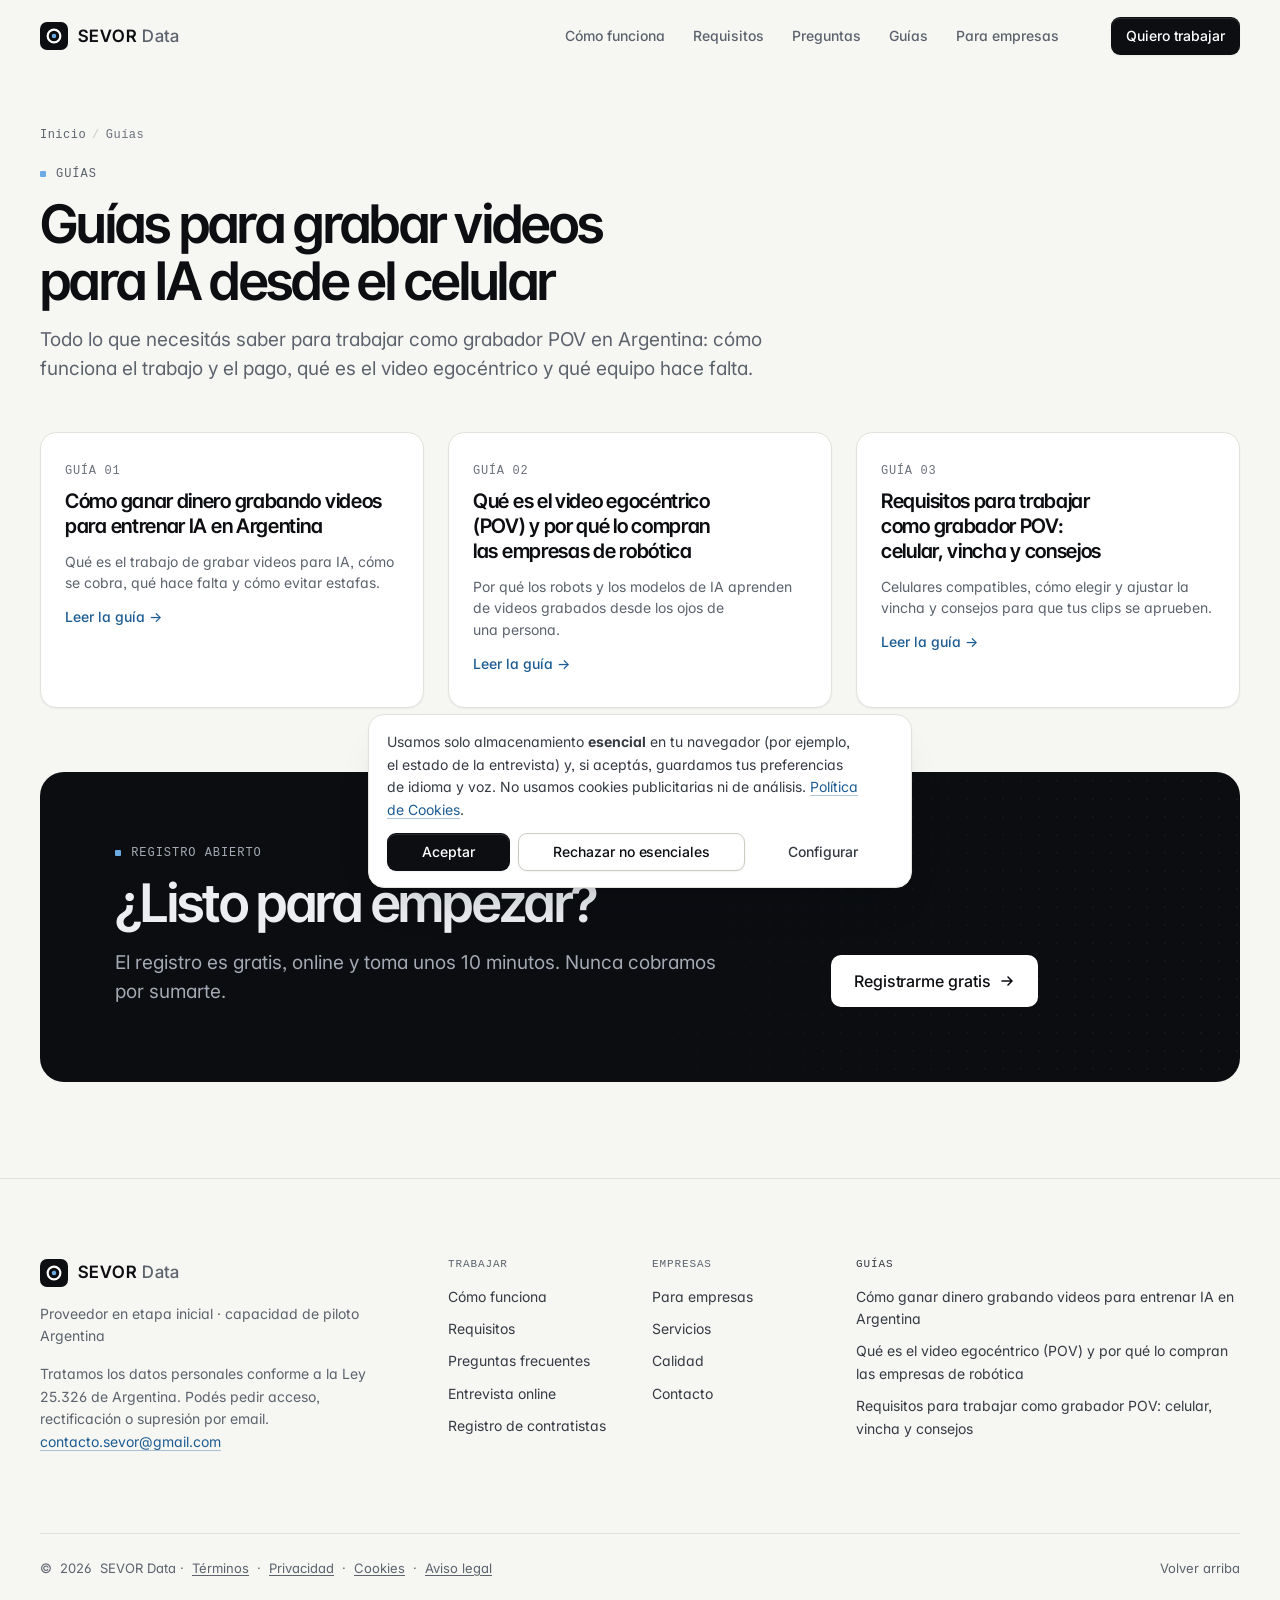
==== commit 34417aa9: "Entrevista Mirá (video-recorded ATS interview), approval-code gate on registro, DV comitente signatu" ====
--- a/guias/index.html
+++ b/guias/index.html
@@ -141,7 +141,7 @@
       </nav>
       <div class="header-actions">
         
-        <a class="btn btn-primary btn-sm header-cta" href="/registro.html">Quiero trabajar</a>
+        <a class="btn btn-primary btn-sm header-cta" href="/entrevista.html">Quiero trabajar</a>
         <button class="menu-toggle" type="button" aria-expanded="false" aria-controls="mobile-menu" aria-label="Menú"><span></span></button>
       </div>
     </div>
@@ -155,7 +155,7 @@
           <li><a href="/para-empresas.html">Para empresas</a></li>
         </ul></nav>
         <div class="cta-row">
-          <a class="btn btn-primary" href="/registro.html">Quiero trabajar</a>
+          <a class="btn btn-primary" href="/entrevista.html">Quiero trabajar</a>
           <a class="btn btn-secondary" href="/para-empresas.html">Para empresas</a>
         </div>
       </div>
@@ -185,7 +185,7 @@
               </div>
               <div class="cta-side on-night">
                 <div class="cta-row">
-                  <a class="btn btn-primary btn-lg" href="/registro.html">Registrarme gratis<svg class="arrow" viewBox="0 0 16 16" fill="none" stroke="currentColor" stroke-width="1.6" stroke-linecap="round" stroke-linejoin="round" aria-hidden="true"><path d="M3 8h10M9 4l4 4-4 4"/></svg></a>
+                  <a class="btn btn-primary btn-lg" href="/entrevista.html">Registrarme gratis<svg class="arrow" viewBox="0 0 16 16" fill="none" stroke="currentColor" stroke-width="1.6" stroke-linecap="round" stroke-linejoin="round" aria-hidden="true"><path d="M3 8h10M9 4l4 4-4 4"/></svg></a>
                 </div>
               </div>
             </div>
@@ -208,6 +208,7 @@
             <li><a href="/#como-funciona">Cómo funciona</a></li>
             <li><a href="/#requisitos">Requisitos</a></li>
             <li><a href="/#preguntas">Preguntas frecuentes</a></li>
+            <li><a href="/entrevista.html">Entrevista online</a></li>
             <li><a href="/registro.html">Registro de contratistas</a></li>
           </ul>
         </nav>
@@ -230,7 +231,7 @@
         </nav>
       </div>
       <div class="foot-bottom">
-        <span>© <span id="year">2026</span> SEVOR Data. <span>Todos los derechos reservados.</span></span>
+        <span class="legal-links">© <span id="year">2026</span> SEVOR Data · <a href="/legal/terminos.html">Términos</a> · <a href="/legal/privacidad.html">Privacidad</a> · <a href="/legal/cookies.html">Cookies</a> · <a href="/legal/aviso-legal.html">Aviso legal</a></span>
         <a class="to-top" href="#top">Volver arriba</a>
       </div>
     </div>
--- a/assets/css/style.css
+++ b/assets/css/style.css
@@ -866,3 +866,123 @@
 .related h2 { font: 500 11px/1 var(--font-mono); letter-spacing: .08em; text-transform: uppercase; color: var(--ink-3); margin-bottom: var(--sp-2); }
 .related ul { list-style: none; padding: 0; display: grid; gap: .625rem; }
 .related a { color: var(--celeste-ink); text-decoration: underline; text-underline-offset: 3px; }
+.faq-grid .faq { grid-column: 6 / span 7; min-width: 0; }
+@media (max-width: 1023px) { .faq-grid .faq { grid-column: 1 / -1; } }
+
+/* 11. ENTREVISTA "MIRÁ" ----------------------------------------------------- */
+.mira-page { padding-block: clamp(1.5rem, 1rem + 2vw, 3rem) var(--sp-12); }
+.mira-head { display: grid; gap: var(--sp-2); max-width: 44rem; margin: var(--sp-3) 0 var(--sp-5); }
+.mira-head h1 { font-size: var(--fs-3xl); }
+.mira { max-width: 46rem; background: var(--surface); border: var(--hairline); border-radius: var(--r-xl); box-shadow: var(--sh-2); overflow: hidden; }
+.mira-top { padding: var(--sp-3) clamp(1.25rem, .8rem + 1.5vw, 2rem) 0; }
+.mira-progress { display: grid; gap: .5rem; }
+.mira-bar { display: block; height: 4px; border-radius: 4px; background: var(--line); overflow: hidden; }
+.mira-bar i { display: block; height: 100%; background: var(--celeste-ink); transform: scaleX(0); transform-origin: left; transition: transform var(--dur-4) var(--ease-out); }
+.mira-progress-t { font-family: var(--font-mono); font-size: var(--fs-xs); color: var(--ink-4); letter-spacing: .02em; }
+.mira-host { display: flex; gap: var(--sp-2); align-items: flex-start; padding: var(--sp-3) clamp(1.25rem, .8rem + 1.5vw, 2rem); }
+.mira-avatar { position: relative; flex: none; width: 52px; height: 52px; border-radius: 50%; display: grid; place-items: center; background: var(--celeste-wash); color: var(--celeste-ink); border: 2px solid var(--celeste); font-family: var(--font-serif); font-size: 1.75rem; line-height: 1; }
+.mira-avatar span { transform: translateY(1px); }
+.mira-wave { position: absolute; right: -4px; bottom: -4px; display: flex; gap: 2px; align-items: flex-end; height: 16px; padding: 3px 4px; border-radius: var(--r-pill); background: var(--ink); opacity: 0; transition: opacity var(--dur-2); }
+.mira-wave b { width: 2px; height: 4px; background: #fff; border-radius: 2px; }
+.mira-avatar.is-talking .mira-wave { opacity: 1; }
+.mira-avatar.is-talking .mira-wave b { animation: miraWave .9s var(--ease-in-out) infinite; }
+.mira-avatar.is-talking .mira-wave b:nth-child(2) { animation-delay: .15s; }
+.mira-avatar.is-talking .mira-wave b:nth-child(3) { animation-delay: .3s; }
+@keyframes miraWave { 0%, 100% { height: 3px; } 50% { height: 10px; } }
+@media (prefers-reduced-motion: reduce) { .mira-avatar.is-talking .mira-wave b { animation: none; height: 8px; } }
+.mira-bubble { flex: 1; min-width: 0; background: var(--paper); border: var(--hairline); border-radius: 4px var(--r-lg) var(--r-lg) var(--r-lg); padding: .875rem 1rem; }
+.mira-name { font-weight: 600; font-size: var(--fs-sm); color: var(--ink); }
+.mira-name span { font-weight: 400; color: var(--ink-4); }
+.mira-say { margin-top: .25rem; color: var(--ink-2); overflow-wrap: anywhere; }
+.mira-voice { display: flex; flex-wrap: wrap; gap: .25rem .5rem; align-items: center; margin-top: .5rem; margin-left: -.5rem; }
+.mira-voice .btn svg { width: 16px; height: 16px; }
+.mira-voice .btn { gap: .375rem; }
+.mira-stage { padding: 0 clamp(1.25rem, .8rem + 1.5vw, 2rem) var(--sp-4); display: grid; gap: var(--sp-2); border-top: var(--hairline); padding-top: var(--sp-3); }
+.mira-stage h2 { font-size: var(--fs-2xl); outline: none; }
+.mira-stage > .eyebrow { margin-bottom: -.5rem; }
+.mira-fields { margin-top: var(--sp-1); }
+.mira-part { border: 0; padding: 0; margin: 0; display: grid; gap: .625rem; min-width: 0; }
+.mira-part + .mira-part { margin-top: var(--sp-1); }
+.mira-part legend { font-weight: 600; font-size: var(--fs-sm); color: var(--ink); margin-bottom: .5rem; padding: 0; }
+.mira-options { display: grid; gap: .5rem; }
+.mira-opt { position: relative; display: block; cursor: pointer; }
+.mira-opt input { position: absolute; opacity: 0; inset: 0; margin: 0; cursor: pointer; }
+.mira-opt span { display: flex; align-items: center; gap: .75rem; min-height: 48px; padding: .625rem .875rem; border: 1px solid var(--line-strong); border-radius: var(--r-md); background: var(--surface); color: var(--ink-2); font-size: var(--fs-base); line-height: 1.35; transition: border-color var(--dur-2), box-shadow var(--dur-2), background-color var(--dur-2); overflow-wrap: anywhere; }
+.mira-opt span::before { content: ""; width: 18px; height: 18px; border-radius: 50%; border: 1.5px solid var(--line-strong); flex: none; background: var(--surface); transition: all var(--dur-2); }
+.mira-opt:hover span { border-color: var(--ink-4); }
+.mira-opt input:checked + span { border-color: var(--ink); background: #fbfbf9; color: var(--ink); box-shadow: 0 0 0 1px var(--ink); }
+.mira-opt input:checked + span::before { border: 5px solid var(--ink); }
+.mira-opt input:focus-visible + span { box-shadow: 0 0 0 3px rgba(29, 92, 147, .2); border-color: var(--celeste-ink); }
+.mira-open textarea { width: 100%; min-height: 8rem; padding: .75rem .875rem; border-radius: var(--r-md); border: 1px solid var(--line-strong); background: var(--surface); color: var(--ink); font: inherit; font-size: var(--fs-base); line-height: 1.5; resize: vertical; box-shadow: var(--sh-1); }
+.mira-open textarea:focus { outline: none; border-color: var(--celeste-ink); box-shadow: 0 0 0 3px rgba(29, 92, 147, .16); }
+.mira-open-tools { display: flex; flex-wrap: wrap; align-items: center; justify-content: space-between; gap: .5rem; margin-top: .5rem; }
+.mira-mic { gap: .375rem; }
+.mira-mic svg { width: 16px; height: 16px; }
+.mira-mic.is-on { border-color: var(--danger); color: var(--danger); background: var(--danger-wash); }
+.mira-actions { display: flex; align-items: center; gap: .75rem; margin-top: var(--sp-1); }
+.mira-actions .spacer { flex: 1; }
+.mira-result { display: grid; gap: var(--sp-2); }
+.mira-result .cta-row { margin-top: var(--sp-1); }
+.mira-notes { max-width: 46rem; display: grid; gap: var(--sp-2); margin-top: var(--sp-4); }
+.mira-gate { max-width: 46rem; margin-bottom: var(--sp-4); background: var(--surface); border: var(--hairline); border-radius: var(--r-xl); box-shadow: var(--sh-2); padding: clamp(1.25rem, 1rem + 1.5vw, 2rem); display: grid; gap: var(--sp-2); }
+.mira-gate .mira-gate-row { display: flex; gap: var(--sp-2); align-items: flex-start; }
+.mira-gate h2 { font-size: var(--fs-2xl); }
+.reg-gated .reg-layout { display: none; }
+@media (max-width: 480px) {
+  .mira-host { gap: .75rem; }
+  .mira-avatar { width: 44px; height: 44px; font-size: 1.5rem; }
+  .mira-actions .btn { flex: 1; }
+  .mira-actions .spacer { display: none; }
+  .mira-result .cta-row .btn { width: 100%; }
+}
+.mira-top { display: flex; align-items: center; gap: var(--sp-2); }
+.mira-top .mira-progress { flex: 1; min-width: 0; }
+.mira-cam { position: relative; flex: none; width: 112px; aspect-ratio: 4 / 3; margin: 0; border-radius: var(--r-md); overflow: hidden; background: var(--night); box-shadow: var(--sh-2); order: 2; }
+.mira-cam[hidden] { display: none; }
+.mira-cam video { width: 100%; height: 100%; object-fit: cover; transform: scaleX(-1); display: block; }
+.mira-cam figcaption { position: absolute; left: 6px; bottom: 6px; display: flex; align-items: center; gap: 4px; padding: 2px 6px; border-radius: var(--r-pill); background: rgba(11, 13, 17, .72); color: #fff; font: 600 10px/1.4 var(--font-mono); letter-spacing: .04em; }
+.mira-cam .rec-dot { width: 7px; height: 7px; border-radius: 50%; background: #9aa0a8; }
+.mira-cam .rec-label { opacity: .6; }
+.mira-cam.is-rec .rec-dot { background: #e5484d; animation: miraRec 1.2s ease-in-out infinite; }
+.mira-cam.is-rec .rec-label { opacity: 1; }
+@keyframes miraRec { 50% { opacity: .35; } }
+@media (prefers-reduced-motion: reduce) { .mira-cam.is-rec .rec-dot { animation: none; } }
+.mira-rec-note { margin: 0 clamp(1.25rem, .8rem + 1.5vw, 2rem) var(--sp-2); }
+.mira-consent { margin-top: var(--sp-1); }
+.mira-consent a { overflow-wrap: anywhere; }
+.mira-speak { margin: 0; }
+.mira-speak svg { width: 18px; height: 18px; }
+.mira-open + .check { margin-top: 0; }
+.mira-help { margin: .5rem 0 0; padding-left: 1.1rem; display: grid; gap: .375rem; }
+.mira-upload { display: grid; gap: .5rem; margin-top: var(--sp-1); padding: var(--sp-2); border: var(--hairline); border-radius: var(--r-lg); background: var(--paper); }
+.mira-upload .mira-bar { height: 6px; }
+.mira-upload .btn { justify-self: start; }
+.mira-upload .mira-bar i { transition: transform var(--dur-3) var(--ease-out); }
+@media (min-width: 1024px) {
+  .mira-page .container > .mira, .mira-notes, .mira-head { margin-inline: auto; }
+  .mira-page .crumbs { max-width: 46rem; margin-inline: auto; }
+  .mira-cam { width: 160px; }
+}
+@media (max-width: 480px) {
+  .mira-cam { width: 88px; }
+}
+
+/* 12. LEGAL + COOKIES ------------------------------------------------------- */
+.legal-links { display: flex; flex-wrap: wrap; gap: .25rem .5rem; align-items: center; }
+.legal-links a { color: inherit; text-decoration: underline; text-underline-offset: 2px; }
+.legal-links a:hover { color: var(--ink); }
+.legal-updated { font-family: var(--font-mono); font-size: var(--fs-xs); color: var(--ink-4); }
+.prose .aaip { border-left: 3px solid var(--celeste-ink); padding: .75rem 1rem; background: var(--celeste-wash); border-radius: 0 var(--r-md) var(--r-md) 0; }
+.prose table { width: 100%; border-collapse: collapse; font-size: var(--fs-sm); display: block; overflow-x: auto; }
+.prose th, .prose td { text-align: left; vertical-align: top; padding: .5rem .625rem; border-bottom: var(--hairline); }
+.prose th { color: var(--ink); font-weight: 600; white-space: nowrap; }
+.cookie-bar { position: fixed; z-index: 90; left: max(.75rem, env(safe-area-inset-left)); right: max(.75rem, env(safe-area-inset-right)); bottom: max(.75rem, env(safe-area-inset-bottom)); max-width: 34rem; margin-inline: auto; background: var(--surface); border: var(--hairline); border-radius: var(--r-lg); box-shadow: var(--sh-3); padding: 1rem 1.125rem; display: grid; gap: .75rem; font-size: var(--fs-sm); color: var(--ink-2); }
+.cookie-bar[hidden] { display: none; }
+.cookie-bar p { margin: 0; }
+.cookie-bar .cookie-actions { display: flex; flex-wrap: wrap; gap: .5rem; }
+.cookie-bar .cookie-actions .btn { flex: 1 1 auto; }
+.cookie-bar .cookie-prefs { display: grid; gap: .5rem; padding-top: .25rem; border-top: var(--hairline); }
+.cookie-bar .cookie-prefs[hidden] { display: none; }
+.cookie-bar .check { margin-top: .25rem; }
+.cookie-bar .check input:disabled { opacity: .6; }
+.contract-box .sigline img.sig-comitente { height: 46px; }
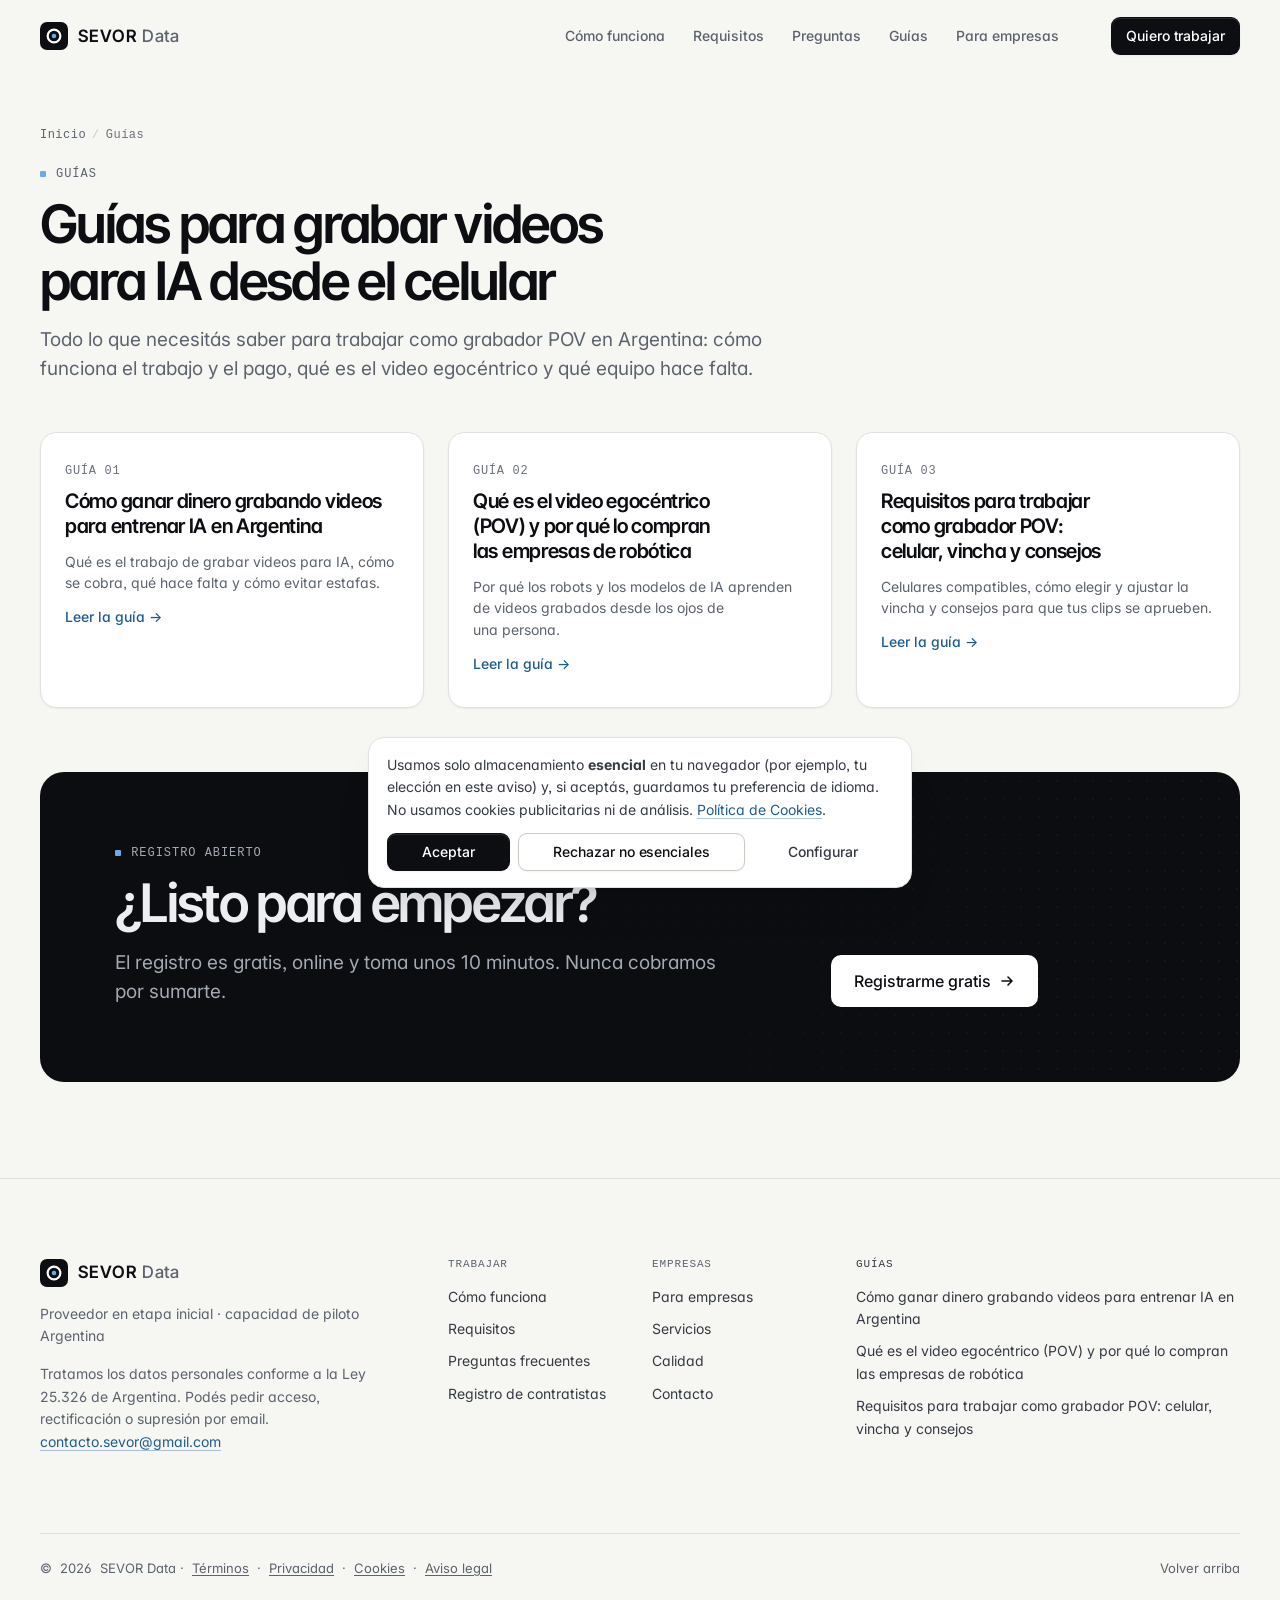
==== commit 45a7a248: "Guías: sin entrevista" ====
--- a/guias/index.html
+++ b/guias/index.html
@@ -141,7 +141,7 @@
       </nav>
       <div class="header-actions">
         
-        <a class="btn btn-primary btn-sm header-cta" href="/entrevista.html">Quiero trabajar</a>
+        <a class="btn btn-primary btn-sm header-cta" href="/registro.html">Quiero trabajar</a>
         <button class="menu-toggle" type="button" aria-expanded="false" aria-controls="mobile-menu" aria-label="Menú"><span></span></button>
       </div>
     </div>
@@ -155,7 +155,7 @@
           <li><a href="/para-empresas.html">Para empresas</a></li>
         </ul></nav>
         <div class="cta-row">
-          <a class="btn btn-primary" href="/entrevista.html">Quiero trabajar</a>
+          <a class="btn btn-primary" href="/registro.html">Quiero trabajar</a>
           <a class="btn btn-secondary" href="/para-empresas.html">Para empresas</a>
         </div>
       </div>
@@ -185,7 +185,7 @@
               </div>
               <div class="cta-side on-night">
                 <div class="cta-row">
-                  <a class="btn btn-primary btn-lg" href="/entrevista.html">Registrarme gratis<svg class="arrow" viewBox="0 0 16 16" fill="none" stroke="currentColor" stroke-width="1.6" stroke-linecap="round" stroke-linejoin="round" aria-hidden="true"><path d="M3 8h10M9 4l4 4-4 4"/></svg></a>
+                  <a class="btn btn-primary btn-lg" href="/registro.html">Registrarme gratis<svg class="arrow" viewBox="0 0 16 16" fill="none" stroke="currentColor" stroke-width="1.6" stroke-linecap="round" stroke-linejoin="round" aria-hidden="true"><path d="M3 8h10M9 4l4 4-4 4"/></svg></a>
                 </div>
               </div>
             </div>
@@ -208,7 +208,6 @@
             <li><a href="/#como-funciona">Cómo funciona</a></li>
             <li><a href="/#requisitos">Requisitos</a></li>
             <li><a href="/#preguntas">Preguntas frecuentes</a></li>
-            <li><a href="/entrevista.html">Entrevista online</a></li>
             <li><a href="/registro.html">Registro de contratistas</a></li>
           </ul>
         </nav>
--- a/assets/css/style.css
+++ b/assets/css/style.css
@@ -919,6 +919,33 @@
 .mira-mic { gap: .375rem; }
 .mira-mic svg { width: 16px; height: 16px; }
 .mira-mic.is-on { border-color: var(--danger); color: var(--danger); background: var(--danger-wash); }
+.mira-listen { display: flex; flex-wrap: wrap; align-items: center; gap: .5rem .75rem; padding: .5rem .625rem; border: 1px solid var(--line); border-radius: var(--r-md); background: var(--paper); }
+.mira-listen[hidden] { display: none; }
+.mira-listen .mira-mic { flex: none; }
+.mira-listen-t { display: flex; align-items: center; gap: .5rem; margin: 0; min-width: 0; flex: 1; font-size: var(--fs-sm); color: var(--ink-3); }
+.mira-listen-dot { flex: none; width: 10px; height: 10px; border-radius: 50%; background: var(--line-strong); }
+.mira-listen.is-listening { border-color: #f1cfcb; background: var(--danger-wash); }
+.mira-listen.is-listening .mira-listen-t { color: var(--danger); font-weight: 600; }
+.mira-listen.is-listening .mira-listen-dot { background: #e5484d; box-shadow: 0 0 0 0 rgba(229, 72, 77, .5); animation: miraListen 1.2s ease-out infinite; }
+.mira-listen.is-listening .mira-mic { border-color: var(--danger); color: var(--danger); background: var(--surface); }
+@keyframes miraListen { 0% { box-shadow: 0 0 0 0 rgba(229, 72, 77, .55); } 70% { box-shadow: 0 0 0 10px rgba(229, 72, 77, 0); } 100% { box-shadow: 0 0 0 0 rgba(229, 72, 77, 0); } }
+@media (prefers-reduced-motion: reduce) { .mira-listen.is-listening .mira-listen-dot { animation: none; } }
+.mira-meter { order: 3; flex: 1 1 100%; height: 4px; border-radius: 4px; background: var(--line); overflow: hidden; }
+.mira-meter i { display: block; height: 100%; background: var(--ink-4); transform: scaleX(.02); transform-origin: left; transition: transform 80ms linear, background-color var(--dur-2); }
+.mira-meter.is-sound i { background: #2f9e44; }
+.mira-voice-st { margin: -.25rem 0 0; padding: .5rem .75rem; border-radius: var(--r-md); font-size: var(--fs-sm); line-height: 1.4; color: var(--ink-3); background: var(--paper); border: 1px solid var(--line); overflow-wrap: anywhere; }
+.mira-voice-st.is-warn { background: var(--warn-wash); border-color: var(--warn-line); color: #4a3a0c; }
+.mira-wv { max-width: 46rem; margin: 0 0 var(--sp-3); display: grid; gap: .625rem; }
+.mira-wv-actions { display: flex; flex-wrap: wrap; align-items: center; gap: .5rem; }
+.mira-debug { position: fixed; left: 8px; right: 8px; bottom: 8px; z-index: 9999; max-height: 42vh; overflow: auto; padding: .5rem .75rem; border-radius: 8px; background: rgba(12, 14, 18, .92); color: #e6edf3; font: 11px/1.4 var(--font-mono); }
+.mira-debug pre { margin: 0; white-space: pre-wrap; word-break: break-word; }
+.mira-debug button { float: right; background: none; border: 0; color: #fff; font-size: 18px; line-height: 1; cursor: pointer; }
+.mira-heard { margin: -.25rem 0 0; font-style: italic; overflow-wrap: anywhere; }
+.mira-heard[hidden], .mira-picked[hidden] { display: none; }
+.mira-opt.is-voice span { border-color: var(--celeste-ink); background: var(--celeste-wash); box-shadow: 0 0 0 2px var(--celeste-ink); animation: miraPick .6s var(--ease-out); }
+@keyframes miraPick { 0% { transform: scale(.98); } 60% { transform: scale(1.01); } 100% { transform: none; } }
+.mira-picked { display: flex; flex-wrap: wrap; align-items: center; justify-content: space-between; gap: .25rem .75rem; padding: .5rem .5rem .5rem .875rem; border-radius: var(--r-md); background: var(--celeste-wash); border: 1px solid #c8dcf0; color: #183f62; font-size: var(--fs-sm); overflow-wrap: anywhere; }
+.mira-picked span { min-width: 0; flex: 1 1 12rem; }
 .mira-actions { display: flex; align-items: center; gap: .75rem; margin-top: var(--sp-1); }
 .mira-actions .spacer { flex: 1; }
 .mira-result { display: grid; gap: var(--sp-2); }
